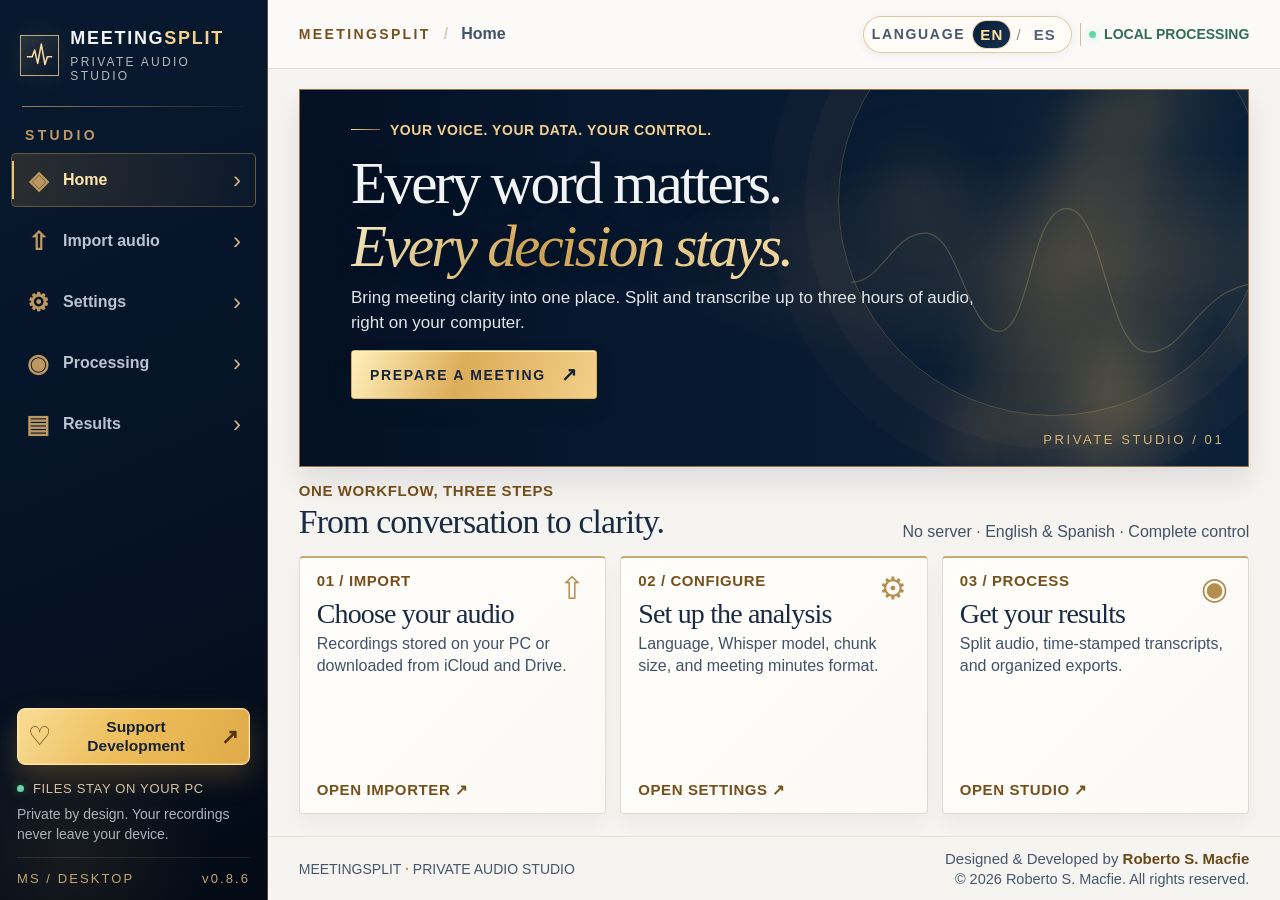
==== MEETINGSPLIT_PREVIEW_v0.8.6.html @ 86b8eda5 "docs: synchronize v0.8.6 standalone preview with final bilingual UI scripts" ====
<!doctype html>
<html lang="es">
<head>
  <meta charset="utf-8"><meta name="viewport" content="width=device-width, initial-scale=1">
  <meta name="color-scheme" content="light"><title>MeetingSplit · Estudio privado de reuniones</title>
  <style>:root{font-family:'Segoe UI Variable','Segoe UI',Arial,sans-serif;color:#14253b;background:#f1f0ec;--navy:#061327;--navy2:#0c2038;--gold:#c29346;--gold-hi:#f4d28a;--line:#e1dfd9;--cream:#faf9f5}
*{box-sizing:border-box}html,body{margin:0;width:100%;height:100%;overflow:hidden}button,select{font:inherit}button{cursor:pointer}button:focus-visible,select:focus-visible,input:focus-visible{outline:3px solid #c99845;outline-offset:3px}[hidden]{display:none!important}
.app-shell{display:grid;grid-template-columns:240px minmax(0,1fr);height:100vh;min-height:0;overflow:hidden}
.sidebar{min-height:0;display:flex;flex-direction:column;position:relative;overflow:hidden;background:linear-gradient(157deg,#08192f 0%,#061327 54%,#030a15 100%);color:#e9e8e6;border-right:1px solid rgba(220,172,93,.37)}
.sidebar:before{content:'';position:absolute;left:-80px;bottom:-100px;width:300px;height:300px;background:radial-gradient(circle,rgba(191,142,67,.11),transparent 67%);pointer-events:none}
.brand{min-height:106px;padding:27px 20px 22px;display:flex;align-items:center;gap:11px;position:relative}.brand-icon{height:41px;width:41px;display:grid;place-items:center;border:1px solid rgba(248,217,153,.75);color:#f7d89e;background:linear-gradient(140deg,rgba(247,209,140,.15),rgba(3,12,25,.12));box-shadow:0 0 25px rgba(212,157,70,.1)}.brand-icon svg{width:29px;height:29px}.brand-word strong{display:block;font-size:18px;letter-spacing:.095em;line-height:1.2;font-weight:700}.brand-word strong span{color:var(--gold-hi)}.brand-word small{display:block;font-size:12px;letter-spacing:.19em;color:#b8b8b7;margin-top:6px}.sidebar-divider{height:1px;background:linear-gradient(90deg,rgba(235,194,119,.62),rgba(235,194,119,.03));margin:0 22px}.nav-heading{color:#bd9864;font-size:14px;font-weight:700;letter-spacing:.24em;padding:28px 25px 15px;margin:0}.sidebar nav{display:flex;flex-direction:column;padding:0 11px;gap:8px}.nav-item{position:relative;width:100%;height:49px;text-align:left;border:1px solid transparent;background:transparent;color:#b9c3d2;display:flex;gap:13px;align-items:center;padding:0 14px;border-radius:5px;font-size:16px;font-weight:650;transition:background .15s,color .15s}.nav-item:hover{background:rgba(255,255,255,.045);color:#fff}.nav-item.active{color:#ffe6ab;border-color:rgba(218,174,95,.35);background:linear-gradient(90deg,rgba(185,139,65,.20),rgba(189,145,79,.03))}.nav-item.active:before{content:'';position:absolute;left:0;top:7px;bottom:7px;width:2px;background:#f0c47b}.nav-icon{font-size:25px;line-height:1;display:grid;place-items:center;width:24px;color:#bd9860}.nav-arrow{margin-left:auto;color:#d0b27c;font-size:24px;font-weight:300}.sidebar-bottom{margin-top:auto;padding:22px 23px 18px;color:#a9b5c5}.security-mark{font-size:13px;color:#d4c5a5;letter-spacing:.11em;display:flex;align-items:center;gap:9px}.green-dot{width:7px;height:7px;border-radius:50%;background:#63d7a5;display:inline-block;box-shadow:0 0 8px rgba(85,229,167,.33);flex-shrink:0}.sidebar-bottom p{font-size:14px;line-height:1.65;margin:13px 0 20px}.sidebar-identity{border-top:1px solid rgba(211,182,133,.15);padding-top:13px;display:flex;justify-content:space-between;font-size:13px;letter-spacing:.16em;color:#c1a677}
.main-shell{min-width:0;min-height:0;display:flex;flex-direction:column;background:#f5f4f0}.topbar{height:69px;min-height:69px;display:flex;align-items:center;justify-content:space-between;padding:0 clamp(23px,3vw,50px);background:#fbfaf8;border-bottom:1px solid #e0ded7;gap:12px}.page-position{display:flex;align-items:center;gap:13px;font-size:16px;font-weight:650;color:#59677a}.location-kicker{font-size:14px;letter-spacing:.17em;color:#9d753e}.crumb{color:#d9c9b1}.top-right{display:flex;align-items:center;gap:19px}.gold-separator{height:23px;width:1px;background:#d6bd90}.privacy-badge{font-size:14px;font-weight:800;letter-spacing:.11em;color:#336d57;display:flex;gap:8px;align-items:center}.version-chip{font-size:14px;letter-spacing:.12em;color:#8b93a0}#screen-container{min-width:0;min-height:0;flex:1;position:relative;overflow:hidden}.screen{display:none;overflow-y:auto;overflow-x:hidden;height:100%;padding:24px clamp(23px,3vw,50px) 22px;scrollbar-width:thin;scrollbar-color:#cab896 transparent}.screen.active-screen{display:flex;flex-direction:column;gap:20px}.bottomline{height:39px;min-height:39px;border-top:1px solid #e3e0d8;padding:0 clamp(23px,3vw,50px);color:#7e8998;display:flex;align-items:center;justify-content:space-between;gap:10px;font-size:13px;letter-spacing:.13em;white-space:nowrap}.bottomline b{color:var(--gold)}
.eyebrow{font-size:14px;font-weight:850;letter-spacing:.2em;display:flex;align-items:center;gap:10px;margin:0}.eyebrow.gold{color:#f1cf91}.eyebrow.ink{color:#a3763a}.eyebrow-line{height:1px;width:29px;background:linear-gradient(90deg,#f6da9f,#946637)}h1,h2,p{margin-top:0}h1,h2{font-family:'Bodoni MT','Bodoni Moda','Didot',Georgia,serif;font-weight:400}em{font-family:'Bodoni MT','Bodoni Moda',Didot,Georgia,serif;font-weight:400}
.cinematic{position:relative;min-height:320px;height:clamp(298px,44vh,405px);flex-shrink:0;overflow:hidden;color:#fff;background:linear-gradient(115deg,#061329,#0c1f39 63%,#142b3b);border:1px solid #94723d;box-shadow:0 15px 28px rgba(2,17,38,.1)}.scenery{position:absolute;inset:0;background:radial-gradient(ellipse at 84% 46%,rgba(236,177,92,.15),transparent 40%),linear-gradient(90deg,#041024 0%,#07182e 35%,#0a2037 100%)}.scenery:after{content:'';position:absolute;right:13%;top:0;height:100%;width:15%;background:linear-gradient(92deg,transparent,rgba(235,177,88,.16) 46%,transparent);transform:skewX(-18deg);filter:blur(19px)}.light-beam{position:absolute;right:3%;top:-20%;width:20%;height:140%;background:linear-gradient(90deg,transparent,rgba(228,175,95,.1) 49%,transparent);transform:rotate(9deg)}.glow-one,.glow-two{position:absolute;border-radius:50%;filter:blur(19px)}.glow-one{right:14%;bottom:19%;height:3px;width:3px;background:#fff2bf;box-shadow:0 0 70px 39px rgba(236,181,97,.45)}.glow-two{right:35%;top:26%;height:2px;width:2px;background:#fff;box-shadow:0 0 55px 18px rgba(220,169,92,.34)}.orbits{position:absolute;width:430px;height:430px;right:-20px;top:-104px;border:1px solid rgba(244,200,127,.22);border-radius:50%;box-shadow:0 0 0 33px rgba(220,179,121,.035),0 0 0 70px rgba(220,179,121,.024)}.wave-ribbon{position:absolute;right:-20px;top:25%;width:44%;color:#eac07e;opacity:.35}.wave-ribbon svg{display:block;width:100%;height:200px}.cinematic-copy{position:relative;z-index:1;padding:clamp(33px,4.4vh,55px) clamp(34px,4vw,67px);max-width:940px}.cinematic-copy h1{font-size:clamp(43px,4.62vw,68px);line-height:1.04;letter-spacing:-.046em;margin:24px 0 12px;text-shadow:0 4px 20px rgba(0,0,0,.28)}.cinematic-copy h1 em{background:linear-gradient(100deg,#fff4c6 0%,#e0ac57 45%,#ffe4a5 85%);background-clip:text;-webkit-background-clip:text;color:transparent}.cinematic-copy p:not(.eyebrow){color:#e2e5e7;line-height:1.72;font-size:17px;max-width:625px;margin-bottom:23px}.cinematic-mark{position:absolute;bottom:19px;right:24px;font-size:13px;letter-spacing:.2em;color:#d4b478}.gold-button{display:inline-flex;justify-content:center;align-items:center;gap:15px;min-height:44px;padding:12px 18px;border:1px solid #ddac57;background:linear-gradient(110deg,#fff0ba,#dcad59 45%,#f2cf89 100%);color:#11233a;font-size:14px;font-weight:900;letter-spacing:.12em;border-radius:3px;box-shadow:inset 0 1px 0 #fff8d9,0 9px 20px rgba(13,28,47,.13);transition:filter .15s,transform .15s}.gold-button:hover{filter:brightness(1.06);transform:translateY(-1px)}.gold-button span{font-size:19px}.home-section-heading{display:flex;align-items:end;justify-content:space-between;gap:20px}.home-section-heading h2{font-size:clamp(29px,2.64vw,39px);margin:8px 0 0;letter-spacing:-.025em}.home-section-heading>span{font-size:15px;color:#687585}.steps-grid{display:grid;grid-template-columns:repeat(3,minmax(0,1fr));gap:14px;flex:1;min-height:0}.step-card{text-align:left;position:relative;display:flex;flex-direction:column;min-height:166px;padding:19px 22px 17px;background:linear-gradient(135deg,#fffefa,#faf9f6);border:1px solid #dedbd3;border-top:2px solid #c8aa72;border-radius:4px;box-shadow:0 10px 20px rgba(9,31,52,.04);transition:transform .15s,border-color .15s}.step-card:hover{transform:translateY(-2px);border-color:#c3a370}.step-number{font-size:13px;letter-spacing:.17em;font-weight:800;color:#a27d4d}.step-icon{position:absolute;right:20px;top:12px;color:#b58d4d;font-size:31px}.step-card strong{font-family:'Bodoni MT',Georgia,serif;font-size:28px;font-weight:500;letter-spacing:-.03em;margin-top:17px}.step-card small{font-size:15px;color:#637081;line-height:1.6;margin-top:4px}.step-link{font-size:13px;color:#97703a;letter-spacing:.1em;font-weight:800;margin-top:auto;padding-top:14px}
.screen-intro{display:flex;justify-content:space-between;align-items:center;gap:20px;min-height:107px;flex-shrink:0}.screen-intro h1{margin:8px 0 6px;font-size:clamp(40px,3.96vw,56px);letter-spacing:-.045em}.screen-intro h1 em{color:#a77c40}.screen-intro p:not(.eyebrow){margin:0;font-size:16px;color:#667386}.step-count{font-size:14px;letter-spacing:.15em;color:#9c7e4d;border:1px solid #dacbb0;padding:12px 14px;white-space:nowrap}.two-cols{display:grid;grid-template-columns:minmax(0,1.15fr) minmax(330px,.85fr);gap:20px;flex:1;min-height:0}.surface-card{background:linear-gradient(136deg,#fffefa,#fcfbf8);border:1px solid #dfddd6;border-radius:6px;box-shadow:0 12px 25px rgba(12,25,47,.045)}.card-caption{padding:17px 23px 13px;display:flex;justify-content:space-between;align-items:center;border-bottom:1px solid #e9e5dd;font-weight:900;color:#6c788a;letter-spacing:.16em;font-size:14px}.card-caption span{color:#ae874e}.card-caption.light{border-bottom-color:rgba(238,201,149,.2);color:#d8c59e}.drop-zone{height:calc(100% - 148px);min-height:250px;width:calc(100% - 46px);margin:22px 23px;display:flex;align-items:center;justify-content:center;flex-direction:column;gap:8px;background:radial-gradient(ellipse at center -25%,rgba(207,160,91,.12),transparent 66%),#faf7f0;border:1px dashed #bda06f;border-radius:5px}.drop-zone:hover{background:#fff8e8}.upload-symbol{width:64px;height:64px;display:grid;place-items:center;border:1px solid #d8c6a7;border-radius:50%;font-size:44px;font-weight:200;color:#a47a3e}.drop-zone strong{font-size:28px;font-family:'Bodoni MT',Georgia,serif;color:#263952;white-space:nowrap;max-width:80%;overflow:hidden;text-overflow:ellipsis}.drop-zone small{font-size:15px;color:#8490a0;max-width:92%;text-overflow:ellipsis;overflow:hidden}.outline-cta{padding:11px 16px;display:inline-flex;justify-content:center;align-items:center;background:transparent;border:1px solid #bd9b65;color:#97713b;font-weight:800;font-size:14px;letter-spacing:.11em;border-radius:2px;min-height:41px;margin-top:7px}.folder-row{border-top:1px solid #e7e3dc;display:flex;justify-content:space-between;align-items:center;gap:12px;padding:11px 23px}.field-label{display:block;font-size:14px;font-weight:800;letter-spacing:.105em;color:#748094;margin:0}.folder-text{font-size:16px;color:#243d58;margin:7px 0 0;max-width:390px;overflow:hidden;white-space:nowrap;text-overflow:ellipsis}.text-button{padding:9px 0;border:0;border-bottom:1px solid #ba985d;color:#916a39;background:transparent;font-size:14px;letter-spacing:.1em;font-weight:850;flex-shrink:0}.import-info{display:flex;flex-direction:column;gap:15px;min-height:0}.dark-card{background:linear-gradient(152deg,#0c2440,#051528 72%,#020b17);color:#fff;border:1px solid #bd995f;border-radius:6px;box-shadow:0 13px 25px rgba(0,14,33,.12)}.import-info .dark-card{flex:1}.import-info .dark-card h2{font-size:clamp(41px,3.74vw,55px);margin:30px 24px 12px;line-height:1.09}.dark-card h2 em{color:#f3cf87}.import-info .dark-card>p{font-size:16px;line-height:1.75;color:#c7d3dd;margin:0 24px 22px}.info-rule{border-top:1px solid rgba(244,213,152,.16);color:#e2c58e;padding:12px 24px;letter-spacing:.11em;font-size:14px}.next-button{width:100%;flex-shrink:0}
.compact-intro{min-height:90px}.settings-grid{display:grid;grid-template-columns:1fr 1fr;gap:18px;flex:1;min-height:0}.settings-card{display:flex;flex-direction:column;min-width:0;overflow-y:auto}.fields{padding:17px 22px 11px;display:grid;grid-template-columns:1fr 1fr;column-gap:15px;row-gap:16px}.fields label{display:flex;flex-direction:column;gap:7px;min-width:0}.fields select{width:100%;min-width:0;height:40px;padding:0 11px;background:#f7f7f4;border:1px solid #d7dbdf;color:#293e59;border-radius:3px;font-size:16px;font-weight:650}.ai-notice{margin:2px 22px 10px;padding:9px 11px;background:#f8f1e4;border-left:2px solid #c69e60;display:flex;gap:10px;color:#756444;line-height:1.45;font-size:14.5px}.info-symbol{font:italic 16px Georgia,serif;color:#916b37}.checkbox-row{padding:7px 22px;display:flex;gap:10px;align-items:flex-start;cursor:pointer}.checkbox-row input{accent-color:#b89150;width:17px;height:17px;margin:3px 0 0;flex-shrink:0}.checkbox-row b{font-size:15px;color:#293a50;display:block}.checkbox-row small{display:block;font-size:14px;color:#7b8794;margin-top:4px}.settings-footer{display:flex;justify-content:space-between;align-items:center;gap:18px;flex-shrink:0}.settings-footer>span{font-size:14px;color:#647388}
.process-layout{grid-template-columns:minmax(0,1fr) minmax(330px,.86fr)}.processing-stage{display:flex;flex-direction:column;min-height:0}.waveform{margin:20px 24px 16px;min-height:100px;flex:1;max-height:180px;overflow:hidden;border-bottom:1px solid rgba(233,193,131,.19)}.waveform svg{width:100%;height:100%}.processing-stage h2{font-size:clamp(39px,3.74vw,55px);line-height:1.08;margin:4px 24px 13px}.processing-stage p{font-size:16px;line-height:1.7;color:#c3d0dd;max-width:550px;margin:0 24px 23px}.stage-features{margin-top:auto;display:flex;flex-wrap:wrap;gap:10px;padding:20px 23px;border-top:1px solid rgba(236,205,153,.18)}.stage-features span{font-size:13px;letter-spacing:.07em;color:#e3c188}.run-card{padding-bottom:19px;display:flex;flex-direction:column}.state-label{margin:31px 23px 0;letter-spacing:.12em;font-size:15px;color:#a37b42;font-weight:850}.progress-track{height:8px;margin:14px 23px 0;background:#e9e6df;border-radius:9px;overflow:hidden}.progress-track span{height:100%;width:0%;display:block;background:linear-gradient(90deg,#aa7a37,#f1c47b);transition:width .2s}.run-card #job-status{font-size:16px;line-height:1.75;color:#627185;min-height:65px;margin:20px 23px 20px}.full{margin:0 23px 10px}.cancel-button{height:42px;border:1px solid #b29065;background:#fcf5e7;color:#805a36;font-size:14px;font-weight:800;letter-spacing:.08em}.gold-button:disabled{opacity:.52;cursor:wait}.run-note{margin:auto 23px 0;border-top:1px solid #e5e2da;padding-top:17px;color:#788594;font-size:15px;line-height:1.7}.results-layout{flex:1;min-height:0;display:flex;align-items:center;justify-content:center;flex-direction:column;text-align:center;padding:24px}.result-emblem{font:60px Georgia,serif;color:#c29d62}.result-eyebrow{font-size:14px;font-weight:850;letter-spacing:.13em;color:#a38050;margin:10px 0 13px}.results-layout h2{font-size:clamp(38px,4.4vw,57px);margin:0 0 13px;line-height:1.05}.results-layout h2 em{color:#b38a50}.results-layout>p{max-width:480px;font-size:16px;color:#69768a;line-height:1.8}.results-path{margin:14px;max-width:min(650px,100%);padding:13px 16px;border:1px solid #ded1ba;background:#faf6ed;word-break:break-all;font-size:16px;color:#284159}.results-layout #results-open-folder{margin:11px 0}.results-layout #results-new{margin:15px 0}
@media(max-width:1190px){.app-shell{grid-template-columns:210px minmax(0,1fr)}.brand{padding-inline:14px}.brand-word strong{font-size:16px}.fields{column-gap:9px;padding-inline:15px}.fields select{font-size:15px}.ai-notice{margin-inline:15px}.checkbox-row{padding-inline:15px}.cinematic-copy h1{font-size:clamp(40px,4.4vw,56px)}.privacy-badge{font-size:13px}}
@media(max-width:1000px){.app-shell{grid-template-columns:75px minmax(0,1fr)}.brand{justify-content:center}.brand-word,.nav-heading,.sidebar-bottom p,.security-mark,.sidebar-identity,.nav-item span:not(.nav-icon){display:none}.nav-item{justify-content:center;padding:0}.nav-icon{font-size:26px}.sidebar-bottom{height:70px}.steps-grid{gap:9px}.step-card{padding:16px 13px}.step-card strong{font-size:24px}.two-cols{grid-template-columns:1fr 1fr}.screen-intro h1{font-size:42px}}
@media(max-width:760px){.topbar{height:57px;min-height:57px}.version-chip,.gold-separator,.bottomline span:last-child{display:none}.screen{padding:19px}.screen.active-screen{gap:14px}.two-cols,.settings-grid{grid-template-columns:1fr}.screen{overflow-y:auto}.cinematic{height:auto;min-height:360px}.cinematic-copy{padding:30px}.cinematic-copy h1{font-size:41px}.home-section-heading>span{display:none}.steps-grid{grid-template-columns:1fr}.step-card{min-height:125px}.settings-grid{flex:none}.settings-card{overflow:visible}.import-info .dark-card{min-height:350px}.processing-stage{min-height:330px}.run-card{min-height:340px}}
@media(max-height:720px) and (min-width:761px){.screen{gap:12px!important;padding-block:15px}.cinematic{height:clamp(245px,41vh,300px);min-height:245px}.cinematic-copy{padding-top:28px}.cinematic-copy h1{font-size:47px;margin:14px 0 8px}.cinematic-copy p:not(.eyebrow){margin-bottom:14px}.home-section-heading h2{font-size:30px}.step-card{min-height:135px}.screen-intro{min-height:82px}.compact-intro{min-height:70px}.settings-grid{gap:12px}.card-caption{padding:11px 16px}.fields{padding-top:10px;row-gap:10px}.fields select{height:34px}.ai-notice{padding-block:6px;margin-bottom:4px}.checkbox-row{padding-block:4px}.processing-stage h2{font-size:43px}}
@media(prefers-reduced-motion:reduce){*,*:before,*:after{animation:none!important;transition:none!important}}

/* Files are listed only after a completed native job, not fabricated in preview. */
.result-files{display:flex;justify-content:center;flex-wrap:wrap;gap:7px;max-width:680px;margin:6px 0 8px}
.result-file{background:#fff;border:1px solid #d0bb95;padding:9px 12px;border-radius:3px;color:#85602b;font-size:14px;font-weight:750}
.result-file:hover{background:#f6e9d0}

/* v0.6 Persistent language switcher and author credit — independent screens */
.top-right{display:flex;align-items:center;gap:clamp(6px,1.2vw,17px)}
.ui-language-control{display:inline-flex;align-items:center;flex-shrink:0;gap:6px;border:1px solid rgba(202,164,100,.58);border-radius:999px;padding:4px 8px;background:rgba(255,253,247,.83);box-shadow:0 2px 11px rgba(9,18,35,.06)}
.language-label{font-size:14px;font-weight:800;letter-spacing:.12em;color:#48596b;margin-right:2px}
.ui-lang-btn{min-width:29px;min-height:27px;border:0;border-radius:30px;padding:4px 7px;background:transparent;color:#526275;font-size:15px;font-weight:800;letter-spacing:.08em;transition:background .15s ease,color .15s ease}
.ui-lang-btn.selected{background:linear-gradient(125deg,#082039,#142f4e);color:#ffe2a0;box-shadow:0 0 0 1px rgba(184,133,58,.35)}
.lang-rule{color:#9a8c74;font-size:15px}
.developer-signature{font-size:15px;white-space:nowrap;letter-spacing:.02em;color:#677483}
.developer-signature a{color:#9a7035;text-decoration:none;font-weight:700;border-bottom:1px solid rgba(154,112,53,.45)}
.developer-signature a:is(:hover,:focus-visible){color:#614210;border-bottom-color:currentColor}
@media(max-width:1200px){.language-label{display:none}.top-right{gap:7px}.ui-language-control{padding:3px 5px}.version-chip{display:none}}
@media(max-width:960px){.privacy-badge{display:none}.developer-signature{font-size:14px}}
@media(prefers-reduced-motion:reduce){.ui-lang-btn{transition:none}}

/* Rights notice beneath developer signature; always visible on every view. */
.bottomline{min-height:55px;height:55px}
.credit-stack{display:flex;flex-direction:column;align-items:flex-end;justify-content:center;gap:3px;min-width:0}
.copyright-line{font-size:14px;line-height:1.12;letter-spacing:.025em;color:#808896;white-space:nowrap}
@media(max-width:760px){.bottomline .copyright-line{display:block}.bottomline .developer-signature{display:inline}.credit-stack{max-width:75%;text-align:right}.copyright-line{font-size:13px}}
@media(max-width:450px){.bottomline{gap:4px;padding-inline:9px;font-size:11px}.developer-signature{font-size:13px}.copyright-line{font-size:12px}}

/* v0.8 — Luxury, nonintrusive voluntary PayPal support link. No external SDK in the desktop renderer. */
.sidebar-support{width:100%;min-height:42px;display:flex;align-items:center;justify-content:center;gap:9px;margin:0 0 18px;border:1px solid rgba(239,193,110,.64);border-radius:4px;color:#fae3b3;background:linear-gradient(110deg,rgba(203,156,74,.15),rgba(7,24,44,.65));font-size:15px;font-weight:700;letter-spacing:.018em;transition:border-color .15s,background .15s}
.sidebar-support:hover,.sidebar-support:focus-visible{background:linear-gradient(110deg,rgba(203,156,74,.31),rgba(11,32,55,.75));border-color:#ffe1a1}
.support-heart{color:#f7c984;font:23px/1 Georgia,serif}
.support-arrow{color:#dfba76;font-size:19px;margin-left:auto}
@media(max-width:1000px){.sidebar-support{width:47px;height:46px;min-height:46px;margin:0 auto 5px;padding:0}.sidebar-support>span:not(.support-heart){display:none}.sidebar-bottom{height:auto;min-height:70px;padding:10px 13px 13px}}
@media(prefers-reduced-motion:reduce){.sidebar-support{transition:none}}


/* v0.8.1 — Readability pass across all FIVE individual screens.
   WCAG AA text contrast on cream/white surfaces, while preserving
   approved deep-navy / cinematic gold components. Desktop & preview share
   these exact tokens: no pale labels on light panels. */
:root {
  --light-ink: #192b42;
  --light-secondary: #425268;
  --light-muted: #4e5d70;
  --light-gold: #77501b;
}
/* Explicit foreground color in bright cards; do not inherit decorative gold/white. */
.main-shell, .surface-card, .step-card, .results-layout, .settings-card, .run-card {
  color: var(--light-ink);
}
/* Supporting copy on off-white surfaces */
.page-position, .home-section-heading>span,
.step-card small, .screen-intro p:not(.eyebrow),
.drop-zone small, .folder-text, .settings-footer>span,
.run-card #job-status, .run-note, .results-layout>p,
.checkbox-row small, .ai-notice, .card-caption {
  color: var(--light-secondary);
}
/* Captions and tiny metadata must still read clearly against white. */
.location-kicker, .eyebrow.ink, .step-number, .step-link,
.step-count, .card-caption span, .field-label, .text-button,
.result-eyebrow, .outline-cta, .state-label,
.result-file, .results-layout h2 em, .screen-intro h1 em {
  color: var(--light-gold);
}
.card-caption, .field-label, .step-number, .step-link, .step-count,
.result-eyebrow, .state-label, .eyebrow.ink, .outline-cta,
.text-button {font-size: 15px;}
.card-caption {letter-spacing:.105em;}
.field-label {letter-spacing:.055em;}
.step-card small, .screen-intro p:not(.eyebrow), .drop-zone small,
.run-card #job-status, .results-layout>p, .checkbox-row small,
.settings-footer>span, .run-note {font-size: 16px;}
.home-section-heading>span {font-size: 16px;}
.fields select, .checkbox-row b {font-size: 16px;color:var(--light-ink);}
.fields select {background:#fff;border-color:#c1c9d2;}
.ai-notice {font-size:15.5px;color:#58472b;}
.drop-zone small {color:var(--light-secondary);}
.version-chip {color:#546175;}
/* Brand credit remains ALWAYS legible beneath every screen */
.bottomline, .copyright-line, .developer-signature {
  color:#46566c;
}
.bottomline {font-size:14px;letter-spacing:.045em;}
.copyright-line {font-size:14.5px;}
.developer-signature {font-size:15px;}
.developer-signature a {color:#76501f;}
/* Dark surfaces keep intentional light type and gold lettering. */
.sidebar, .cinematic, .dark-card, .processing-stage {color:#f2f3f4;}
.dark-card .card-caption.light,
.processing-stage .card-caption.light {color:#e9d7b4;}
.dark-card .card-caption.light span,
.processing-stage .card-caption.light span {color:#f5d08a;}
/* Distinctive action text now meets contrast on pale gold. */
.gold-button {color:#172338;}
@media(max-width:760px) {
  .bottomline {font-size:13px;}
  .developer-signature {font-size:14px;}
  .copyright-line {font-size:13px;}
}

/* v0.8.3 — Premium, accessible PayPal CTA, click goes straight to PayPal NCP. */
.sidebar-support {
  display:flex;align-items:center;justify-content:center;gap:8px;
  width:100%;min-height:54px;margin:0 0 16px;padding:9px 12px;
  border:1px solid #ffe5ab;border-radius:8px;
  background:linear-gradient(115deg,#f9dd95 0%,#edbd59 49%,#dfaa49 100%);
  box-shadow:0 0 0 1px rgba(255,248,207,.2) inset,0 12px 28px rgba(215,154,58,.26);
  color:#132033;text-decoration:none;font-size:15.5px;font-weight:900;
  letter-spacing:.035em;line-height:1.3;text-align:center;
  transition:transform .16s ease, box-shadow .16s ease, filter .16s ease;
}
.sidebar-support:is(:hover,:focus-visible){color:#0c1c30;background:linear-gradient(115deg,#fff2c4 0%,#f5cb78 52%,#e7b85b 100%);filter:brightness(1.02);transform:translateY(-2px);box-shadow:0 16px 30px rgba(227,170,66,.3)}
.sidebar-support:focus-visible{outline:3px solid #fff4d7;outline-offset:3px}
.sidebar-support .support-heart{color:#6c3e10;font-size:26px;line-height:1;flex:0 0 auto}
.sidebar-support .support-arrow{color:#513511;font-size:21px;flex:0 0 auto;margin-left:auto}
#developer-name{font-weight:700;color:#694719;text-decoration:none;cursor:default}
@media(max-width:1000px){.sidebar-support{width:48px;min-height:48px;height:48px;padding:0;margin:0 auto 8px;border-radius:8px}.sidebar-support>span:not(.support-heart){display:none}}
@media(prefers-reduced-motion:reduce){.sidebar-support{transition:none}.sidebar-support:is(:hover,:focus-visible){transform:none}}

/* v0.8.5 visible processing feedback; avoid repeated clicking during startup */
#start-job.processing {opacity:1!important;cursor:progress;background:linear-gradient(105deg,#f9dc9b,#c8913a,#f9dc9b);color:#10243b;border:1px solid #966c31;box-shadow:0 0 0 2px rgba(189,143,71,.24);}
#start-job.processing .processing-spinner {display:inline-block;width:13px;height:13px;border:2px solid rgba(16,36,59,.27);border-top-color:#122e4b;border-radius:50%;vertical-align:-2px;margin-right:8px;animation:ms-wait .85s linear infinite;}
@keyframes ms-wait {to{transform:rotate(360deg)}}
.job-elapsed {font-size:15px;color:#344d66;line-height:1.65;padding:0 23px 5px;margin:0;min-height:16px;}
@media(prefers-reduced-motion:reduce){#start-job.processing .processing-spinner{animation:none}}

/* v0.8.6 — user-approved TWO-step typography increase.
   Applies to all five pages, both languages, including settings, toolbar,
   status, actions, footers and compact captions. Do NOT use CSS zoom.
   Each page can scroll internally when the viewport is shorter; the app itself
   always maintains independent, non-stacked screens. */
:root {font-size:16px;}
.app-shell{grid-template-columns:268px minmax(0,1fr);}
.sidebar nav{gap:7px;}
.nav-item{min-height:54px;height:auto;padding-block:10px;line-height:1.25;}
.nav-heading{padding-top:20px;padding-bottom:10px;}
.sidebar-bottom{padding:15px 17px 14px;}
.sidebar-bottom p{margin:9px 0 12px;line-height:1.42;}
.sidebar-support{min-height:57px;line-height:1.2;letter-spacing:0;gap:6px;padding:8px 10px;}
.security-mark{letter-spacing:.05em;}
.topbar{padding-inline:clamp(18px,2.4vw,40px);}
.top-right{gap:8px;}
#screen-container .screen{padding:20px clamp(18px,2.4vw,40px) 22px;}
.screen.active-screen{gap:15px;}
.bottomline{padding-inline:clamp(18px,2.4vw,40px);min-height:64px;height:64px;}
.credit-stack{gap:4px;}
.bottomline,.copyright-line,.developer-signature{letter-spacing:0;}
.card-caption,.eyebrow,.field-label,.state-label,.step-number,.step-link,.step-count,.result-eyebrow,.text-button,.outline-cta{letter-spacing:.04em;}
.card-caption{padding:12px 17px 10px;}
.fields{padding:12px 17px 14px;column-gap:12px;row-gap:12px;}
.fields select{min-height:43px;height:auto;padding:8px 10px;line-height:1.2;white-space:normal;}
.fields label{gap:6px;}
.ai-notice{line-height:1.52;}
.checkbox-row small{line-height:1.5;}
.cinematic-copy{padding-block:clamp(23px,3.5vh,42px);}
.cinematic-copy h1{margin:14px 0 8px;line-height:1.07;}
.cinematic-copy p:not(.eyebrow){line-height:1.45;margin-bottom:15px;}
.home-section-heading h2{margin-top:5px;line-height:1.08;}
.step-card{padding:14px 17px 14px;}
.step-card strong{line-height:1.08;margin-top:10px;}
.step-card small{line-height:1.38;}
.step-link{padding-top:8px;}
.screen-intro{min-height:92px;}
.screen-intro h1{margin:5px 0;line-height:1.05;}
.screen-intro p:not(.eyebrow){line-height:1.35;}
.drop-zone{min-height:220px;}
.drop-zone strong{white-space:normal;overflow-wrap:anywhere;line-height:1.18;}
.folder-row{padding:10px 17px;}
.folder-text{line-height:1.35;}
.run-card #job-status{line-height:1.5;min-height:60px;margin-top:12px;margin-bottom:12px;overflow-wrap:anywhere;}
.run-note{line-height:1.42;}
.job-elapsed{line-height:1.5;min-height:22px;}
.processing-stage p{line-height:1.5;}
.results-layout>p{line-height:1.5;}
@media(min-width:1001px) and (max-width:1400px){
  .topbar{gap:8px;}
  .privacy-badge{letter-spacing:0;}
  .version-chip{display:none;}
  .settings-grid{gap:12px;}
  .fields{grid-template-columns:minmax(0,1fr);row-gap:10px;}
  .settings-card{overflow-y:auto;}
  .fields label{gap:4px;}
  .fields select{min-height:38px;padding:5px 9px;}
  .cinematic{height:clamp(300px,42vh,405px);}
}
@media(max-height:820px) and (min-width:1001px){
  .cinematic{min-height:275px;height:clamp(275px,39vh,340px);}
  .settings-card{min-height:0;}
  .fields{row-gap:9px;}
  .settings-footer{align-items:center;}
  .sidebar-bottom{padding-bottom:10px;}
}
@media(max-width:1190px){.app-shell{grid-template-columns:230px minmax(0,1fr);}}
@media(max-width:1000px){
  .app-shell{grid-template-columns:80px minmax(0,1fr);}
  .sidebar-bottom{padding:9px 10px;}
  .sidebar-support{width:54px;height:54px;min-height:54px;margin-inline:auto;}
  .topbar{padding-inline:16px;}
  .screen.active-screen{gap:13px;}
}
@media(max-width:760px){
  .settings-grid,.two-cols{grid-template-columns:1fr;}
  .settings-card{overflow:visible;}
  .fields{grid-template-columns:1fr;}
  .bottomline{min-height:70px;height:70px;gap:8px;white-space:normal;}
  .copyright-line,.developer-signature{white-space:normal;}
  .bottomline span:first-child{display:none;}
  .credit-stack{max-width:100%;}
}
/* v0.8.6 visual QA adjustment: the full hero CTA must remain within its panel,
   and all settings need to be reachable without clipping at 1366x768. */
@media (min-width:1001px) and (max-height:820px){
  .cinematic{min-height:322px;height:clamp(322px,43vh,355px);}
  .cinematic-copy{padding-top:21px;padding-bottom:15px;}
  .settings-grid{gap:12px;}
  .settings-card{overflow:visible;}
  .settings-grid{flex:0 0 auto;align-items:stretch;}
  .fields{grid-template-columns:1fr;row-gap:4px;padding:8px 16px 10px;}
  .fields label{gap:3px;}
  .fields select{height:35px;min-height:35px;padding:3px 9px;}
  .card-caption{padding-block:9px;}
  .ai-notice{padding-block:5px;margin-bottom:5px;}
  .checkbox-row{padding-block:3px;}
  .screen-intro{min-height:82px;}
}
@media(min-width:1401px) and (max-width:1750px){
  /* Native select text must not be cropped across two narrow columns. */
  .settings-card:nth-child(2) .fields label:nth-child(3){grid-column:1 / -1;}
}
@media(min-width:1001px) and (max-height:820px){
  .fields{row-gap:2px;padding:6px 16px;}
  .fields label{gap:1px;}
  .fields select{min-height:32px;height:32px;padding:1px 9px;}
  .screen.active-screen{gap:12px;}
}
</style>
</head>
<body>
<div class="app-shell">
  <aside class="sidebar" aria-label="Navegación principal">
    <div class="brand" aria-label="MeetingSplit">
      <div class="brand-icon" aria-hidden="true"><svg viewBox="0 0 48 48"><path d="M4 26h8l4-11 5 22 6-32 6 34 4-13h7" stroke="currentColor" stroke-width="2.6" fill="none" stroke-linecap="round" stroke-linejoin="round" /></svg></div>
      <div class="brand-word"><strong>MEETING<span>SPLIT</span></strong><small>PRIVATE AUDIO STUDIO</small></div>
    </div>
    <div class="sidebar-divider"></div>
    <p class="nav-heading">ESTUDIO</p>
    <nav id="primary-navigation" aria-label="Pantallas">
      <button class="nav-item active" type="button" data-go="home" aria-current="page"><span class="nav-icon">◈</span><span>Inicio</span><span class="nav-arrow">›</span></button>
      <button class="nav-item" type="button" data-go="import"><span class="nav-icon">⇧</span><span>Importar audio</span><span class="nav-arrow">›</span></button>
      <button class="nav-item" type="button" data-go="settings"><span class="nav-icon">⚙</span><span>Configuración</span><span class="nav-arrow">›</span></button>
      <button class="nav-item" type="button" data-go="process"><span class="nav-icon">◉</span><span>Procesamiento</span><span class="nav-arrow">›</span></button>
      <button class="nav-item" type="button" data-go="results"><span class="nav-icon">▤</span><span>Resultados</span><span class="nav-arrow">›</span></button>
    </nav>
    <div class="sidebar-bottom">
      <a class="sidebar-support" id="support-development" href="https://www.paypal.com/ncp/payment/XPUK3HVHJW8KE" target="_blank" rel="noopener noreferrer" aria-label="Support MeetingSplit Development" title="Open secure PayPal contribution page">
        <span class="support-heart" aria-hidden="true">♡</span><span>Apoyar el desarrollo</span><span class="support-arrow" aria-hidden="true">↗</span>
      </a>
      <div class="security-mark"><span class="green-dot"></span><span>ARCHIVOS EN TU EQUIPO</span></div>
      <p>Privacidad por diseño. Tus grabaciones no se envían a servidores.</p>
      <div class="sidebar-identity"><span>MS / DESKTOP</span><span>v0.8.6</span></div>
    </div>
  </aside>
  <div class="main-shell">
    <header class="topbar">
      <div class="page-position"><span class="location-kicker">MEETINGSPLIT</span><span class="crumb">/</span><span id="page-crumb">Inicio</span></div>
      <div class="top-right"><div class="ui-language-control" role="group" aria-label="Interface language" id="ui-language-control">
        <span class="language-label" id="language-label">LANGUAGE</span><button type="button" class="ui-lang-btn selected" id="lang-en" data-locale="en" aria-pressed="true" lang="en">EN</button><span class="lang-rule" aria-hidden="true">/</span><button type="button" class="ui-lang-btn" id="lang-es" data-locale="es" aria-pressed="false" lang="es">ES</button>
      </div><span class="gold-separator"></span><span class="privacy-badge"><span class="green-dot"></span> PROCESAMIENTO LOCAL</span><span class="version-chip">EDICIÓN PRIVADA · v0.8.6</span></div>
    </header>
    <main id="screen-container" tabindex="-1">
      <!-- One individual view is present at a time; navigation never stacks pages vertically. -->
      <section class="screen home-screen active-screen" id="view-home" data-view="home" aria-labelledby="home-title">
        <div class="cinematic">
          <div class="scenery" aria-hidden="true"><div class="light-beam"></div><div class="glow-one"></div><div class="glow-two"></div><div class="orbits"></div><div class="wave-ribbon"><svg viewBox="0 0 460 220" preserveAspectRatio="none"><path d="M0 108C35 108 45 54 82 54s46 108 81 108 34-135 75-135 44 158 90 158 53-77 132-77" fill="none" stroke="currentColor" stroke-width="1.3" opacity=".7"/></svg></div></div>
          <div class="cinematic-copy"><p class="eyebrow gold"><span class="eyebrow-line"></span> TU VOZ. TU INFORMACIÓN. TU CONTROL.</p>
            <h1 id="home-title">Cada palabra cuenta.<br><em>Cada decisión permanece.</em></h1>
            <p>Reúne la claridad de tus reuniones en un solo lugar. Divide y transcribe hasta tres horas de audio, sin abandonar tu computadora.</p>
            <button type="button" class="gold-button lead-cta" data-go="import">PREPARAR UNA REUNIÓN <span>↗</span></button>
          </div><span class="cinematic-mark">ESTUDIO PRIVADO / 01</span>
        </div>
        <div class="home-section-heading"><div><p class="eyebrow ink">UN FLUJO, TRES PASOS</p><h2>De la conversación a la claridad.</h2></div><span>Sin servidor · Español e inglés · Control total</span></div>
        <div class="steps-grid">
          <button type="button" class="step-card" data-go="import"><span class="step-number">01 / IMPORTAR</span><span class="step-icon">⇧</span><strong>Selecciona el audio</strong><small>Reuniones almacenadas en tu equipo o descargadas de iCloud y Drive.</small><span class="step-link">ABRIR IMPORTADOR ↗</span></button>
          <button type="button" class="step-card" data-go="settings"><span class="step-number">02 / CONFIGURAR</span><span class="step-icon">⚙</span><strong>Define el análisis</strong><small>Idioma, modelo Whisper, tamaño de fragmentos y formato de minuta.</small><span class="step-link">VER CONFIGURACIÓN ↗</span></button>
          <button type="button" class="step-card" data-go="process"><span class="step-number">03 / PROCESAR</span><span class="step-icon">◉</span><strong>Obtén resultados</strong><small>Audios divididos, transcripción con tiempos y exportaciones organizadas.</small><span class="step-link">IR AL ESTUDIO ↗</span></button>
        </div>
      </section>
      <section class="screen" id="view-import" data-view="import" aria-labelledby="import-title" hidden>
        <div class="screen-intro"><div><p class="eyebrow ink">01 / ORIGEN DE LA REUNIÓN</p><h1 id="import-title">Importar <em>grabación.</em></h1><p>Tu audio original permanece intacto. Selecciona un archivo local para comenzar.</p></div><span class="step-count">PASO 01 — 03</span></div>
        <div class="two-cols import-layout">
          <div class="surface-card import-box"><div class="card-caption">GRABACIÓN DE ORIGEN <span>01</span></div>
            <button type="button" class="drop-zone" id="choose-file"><span class="upload-symbol">⇧</span><strong id="file-title">Seleccionar grabación</strong><small id="file-sub">MP3 · M4A · WAV · AAC · FLAC · OGG</small><span class="outline-cta">EXPLORAR ARCHIVOS ↗</span></button>
            <div class="folder-row"><div><p class="field-label">CARPETA DE DATOS Y RESULTADOS</p><p id="folder-display" class="folder-text">Pendiente: elegir carpeta local</p></div><button type="button" id="choose-output" class="text-button">CAMBIAR ↗</button></div>
          </div>
          <div class="import-info"><div class="dark-card"><span class="card-caption light">PRIVACIDAD ESENCIAL <span>✦</span></span><h2>El audio sigue<br><em>siendo tuyo.</em></h2><p>Los cortes y la transcripción funcionan en tu equipo, sin entregar la grabación a terceros. Los archivos importados desde la nube deben estar descargados.</p><div class="info-rule">ARCHIVO ORIGINAL SIN MODIFICAR</div><div class="info-rule">DESTINO LOCAL ELEGIDO POR TI</div><div class="info-rule">HASTA 3 HORAS POR REUNIÓN</div></div>
            <button type="button" class="gold-button next-button" data-go="settings">CONTINUAR A CONFIGURACIÓN <span>↗</span></button></div>
        </div>
      </section>
      <section class="screen" id="view-settings" data-view="settings" aria-labelledby="settings-title" hidden>
        <div class="screen-intro compact-intro"><div><p class="eyebrow ink">02 / AJUSTES DEL ANÁLISIS</p><h1 id="settings-title">Configura <em>tu reunión.</em></h1><p>Cada ajuste se aplica únicamente en tu computadora.</p></div><span class="step-count">PASO 02 — 03</span></div>
        <div class="settings-grid">
          <div class="surface-card settings-card"><div class="card-caption">AUDIO Y TRANSCRIPCIÓN <span>01</span></div><div class="fields">
            <label><span class="field-label">ACCIÓN PRINCIPAL</span><select id="action"><option value="both">Dividir + Transcribir</option><option value="transcribe">Solo transcribir</option><option value="split">Solo dividir</option></select></label>
            <label><span class="field-label">IDIOMA DE AUDIO</span><select id="input-language"><option value="auto">Automático · Español + Inglés</option><option value="es">Español</option><option value="en">Inglés</option></select></label>
            <label><span class="field-label">FRAGMENTOS MÁXIMOS</span><select id="minutes"><option value="5">5 minutos</option><option value="10">10 minutos</option><option value="15">15 minutos</option><option value="20">20 minutos</option></select></label>
            <label><span class="field-label">SOLAPAMIENTO</span><select id="overlap"><option value="20">20 segundos</option><option value="10">10 segundos</option><option value="30">30 segundos</option></select></label>
            <label><span class="field-label">FORMATO DE SALIDA</span><select id="format"><option value="mp3">MP3 · Compacto</option><option value="m4a">M4A · AAC</option><option value="wav">WAV · Sin comprimir</option></select></label>
            <label><span class="field-label">MODELO DE VOZ</span><select id="model"><option value="small">Small · Económico</option><option value="medium" selected>Medium · Equilibrado</option><option value="large-v3">Large-v3 · Alta precisión</option></select></label>
          </div></div>
          <div class="surface-card settings-card"><div class="card-caption">MINUTAS E INTELIGENCIA ARTIFICIAL <span>02</span></div><div class="fields">
            <label><span class="field-label">PLATAFORMA DE PREFERENCIA</span><select id="provider"><option value="chatgpt">ChatGPT</option><option value="gemini">Gemini</option></select></label>
            <label><span class="field-label">SUSCRIPCIÓN</span><select id="plan"><option value="paid">De pago</option><option value="free">Gratuita</option></select></label>
            <label><span class="field-label">TIPO DE DOCUMENTO</span><select id="report"><option value="both">Resumen + minuta</option><option value="summary">Solo resumen</option><option value="minutes">Solo minuta</option></select></label>
            <label><span class="field-label">IDIOMA DEL DOCUMENTO</span><select id="report-language"><option value="es">Español</option><option value="en">Inglés</option><option value="both">Español e inglés</option></select></label>
          </div><div class="ai-notice" id="provider-hint"><span class="info-symbol">i</span><span>Los resultados se preparan para utilizarlos en tu plataforma preferida.</span></div>
            <label class="checkbox-row"><input type="checkbox" id="local-summary"><span><b>Minuta automática local con Ollama</b><small>Opcional. Necesita Ollama y qwen3:4b instalados.</small></span></label>
            <label class="checkbox-row"><input type="checkbox" id="zip-output" checked><span><b>Exportar un ZIP con resultados</b><small>Incluye los archivos generados.</small></span></label>
          </div>
        </div><div class="settings-footer"><span>Las suscripciones de ChatGPT/Gemini no equivalen a acceso API automático.</span><button type="button" class="gold-button" data-go="process">CONTINUAR AL ESTUDIO <span>↗</span></button></div>
      </section>
      <section class="screen" id="view-process" data-view="process" aria-labelledby="process-title" hidden>
        <div class="screen-intro"><div><p class="eyebrow ink">03 / MOTOR DE PROCESAMIENTO</p><h1 id="process-title">Estudio <em>de audio.</em></h1><p>Tu reunión se procesa localmente con cortes seguros y transcripción temporal.</p></div><span class="step-count">PASO 03 — 03</span></div>
        <div class="two-cols process-layout">
          <div class="dark-card processing-stage"><span class="card-caption light">PROCESAMIENTO INTELIGENTE <span>03</span></span><div class="waveform" aria-hidden="true"><svg id="wave-svg" viewBox="0 0 310 105" preserveAspectRatio="none"></svg></div><h2>La precisión <em>es prioridad.</em></h2><p>Detectamos pausas naturales, conservamos segundos de contexto y registramos la procedencia de cada fragmento.</p><div class="stage-features"><span>ANÁLISIS LOCAL</span><span>CORTES CON SOLAPAMIENTO</span><span>IDIOMAS MIXTOS</span></div></div>
          <div class="surface-card run-card"><div class="card-caption">ESTADO DEL TRABAJO <span>LIVE</span></div><div class="state-label" id="state-label">ESPERANDO GRABACIÓN</div><div class="progress-track"><span id="progress-fill"></span></div><p id="job-status" role="status" aria-live="polite">Importa una grabación para comenzar.</p><p id="job-elapsed" class="job-elapsed" role="status" aria-live="off" hidden></p><button id="start-job" class="gold-button full" type="button">INICIAR PROCESAMIENTO <span>↗</span></button><button id="cancel-job" class="cancel-button full" type="button" hidden>CANCELAR PROCESAMIENTO ✕</button><button id="open-result" class="outline-cta full" type="button" hidden>ABRIR RESULTADOS ↗</button><div class="run-note">El modelo de voz puede requerir Internet únicamente la primera vez para su descarga. Los análisis posteriores son locales.</div></div>
        </div>
      </section>
      <section class="screen" id="view-results" data-view="results" aria-labelledby="results-title" hidden>
        <div class="screen-intro"><div><p class="eyebrow ink">04 / ENTREGA Y EXPORTACIÓN</p><h1 id="results-title">Tus <em>resultados.</em></h1><p>Transcripciones con tiempos, fragmentos numerados y documentos de seguimiento.</p></div><span class="step-count">ARCHIVO LOCAL</span></div>
        <div class="results-layout surface-card"><div class="result-emblem">▤</div><div class="result-eyebrow" id="result-eyebrow">TODAVÍA NO HAY UNA REUNIÓN PROCESADA</div><h2 id="result-heading">Tu información,<br><em>organizada con claridad.</em></h2><p id="result-description">Cuando termine una reunión, podrás abrir la carpeta elegida y consultar los archivos generados sin salir de MeetingSplit.</p><div class="results-path" id="result-path" hidden></div><div class="result-files" id="result-files" hidden></div><button type="button" id="results-open-folder" class="gold-button" hidden>ABRIR CARPETA DE RESULTADOS ↗</button><button type="button" id="results-new" data-go="import" class="text-button">PREPARAR UNA REUNIÓN ↗</button></div>
      </section>
    </main>
    <div class="bottomline"><span>MEETINGSPLIT <b>·</b> PRIVATE AUDIO STUDIO</span><div class="credit-stack"><span class="developer-signature" id="developer-signature">Designed &amp; Developed by <span id="developer-name">Roberto S. Macfie</span></span><span class="copyright-line" id="copyright-line">© 2026 Roberto S. Macfie. All rights reserved.</span></div></div>
  </div>
</div>
<script src="qrc:///qtwebchannel/qwebchannel.js"></script>
<script>
// MeetingSplit v0.8.6 — UI translations. Spanish originals are the keys; English is the initial UI locale.
// This UI language preference does NOT change meeting audio language or report language.
window.MeetingSplitLocales = Object.freeze({englishBySpanish: Object.freeze({
  "MeetingSplit · Estudio privado de reuniones": "MeetingSplit · Private Meeting Studio",
  "ESTUDIO": "STUDIO",
  "Inicio": "Home",
  "Importar audio": "Import audio",
  "Configuración": "Settings",
  "Procesamiento": "Processing",
  "Resultados": "Results",
  "Apoyar el desarrollo": "Support Development",
  "ARCHIVOS EN TU EQUIPO": "FILES STAY ON YOUR PC",
  "Privacidad por diseño. Tus grabaciones no se envían a servidores.": "Private by design. Your recordings never leave your device.",
  "PROCESAMIENTO LOCAL": "LOCAL PROCESSING",
  "EDICIÓN PRIVADA · v0.8.6": "PRIVATE EDITION · v0.8.6",
  "TU VOZ. TU INFORMACIÓN. TU CONTROL.": "YOUR VOICE. YOUR DATA. YOUR CONTROL.",
  "Cada palabra cuenta.": "Every word matters.",
  "Cada decisión permanece.": "Every decision stays.",
  "Reúne la claridad de tus reuniones en un solo lugar. Divide y transcribe hasta tres horas de audio, sin abandonar tu computadora.": "Bring meeting clarity into one place. Split and transcribe up to three hours of audio, right on your computer.",
  "PREPARAR UNA REUNIÓN": "PREPARE A MEETING",
  "ESTUDIO PRIVADO / 01": "PRIVATE STUDIO / 01",
  "UN FLUJO, TRES PASOS": "ONE WORKFLOW, THREE STEPS",
  "De la conversación a la claridad.": "From conversation to clarity.",
  "Sin servidor · Español e inglés · Control total": "No server · English & Spanish · Complete control",
  "01 / IMPORTAR": "01 / IMPORT",
  "Selecciona el audio": "Choose your audio",
  "Reuniones almacenadas en tu equipo o descargadas de iCloud y Drive.": "Recordings stored on your PC or downloaded from iCloud and Drive.",
  "ABRIR IMPORTADOR ↗": "OPEN IMPORTER ↗",
  "02 / CONFIGURAR": "02 / CONFIGURE",
  "Define el análisis": "Set up the analysis",
  "Idioma, modelo Whisper, tamaño de fragmentos y formato de minuta.": "Language, Whisper model, chunk size, and meeting minutes format.",
  "VER CONFIGURACIÓN ↗": "OPEN SETTINGS ↗",
  "03 / PROCESAR": "03 / PROCESS",
  "Obtén resultados": "Get your results",
  "Audios divididos, transcripción con tiempos y exportaciones organizadas.": "Split audio, time-stamped transcripts, and organized exports.",
  "IR AL ESTUDIO ↗": "OPEN STUDIO ↗",
  "01 / ORIGEN DE LA REUNIÓN": "01 / MEETING SOURCE",
  "Importar": "Import",
  "grabación.": "recording.",
  "Tu audio original permanece intacto. Selecciona un archivo local para comenzar.": "Your original audio stays untouched. Select a local file to begin.",
  "PASO 01 — 03": "STEP 01 — 03",
  "GRABACIÓN DE ORIGEN": "SOURCE RECORDING",
  "Seleccionar grabación": "Choose a recording",
  "EXPLORAR ARCHIVOS ↗": "BROWSE FILES ↗",
  "CARPETA DE DATOS Y RESULTADOS": "DATA & RESULTS FOLDER",
  "Pendiente: elegir carpeta local": "Pending: choose a local folder",
  "CAMBIAR ↗": "CHANGE ↗",
  "PRIVACIDAD ESENCIAL": "ESSENTIAL PRIVACY",
  "El audio sigue": "Your audio",
  "siendo tuyo.": "stays yours.",
  "Los cortes y la transcripción funcionan en tu equipo, sin entregar la grabación a terceros. Los archivos importados desde la nube deben estar descargados.": "Splitting and transcription run on your PC without sending audio to third parties. Cloud recordings must be downloaded locally.",
  "ARCHIVO ORIGINAL SIN MODIFICAR": "ORIGINAL FILE UNCHANGED",
  "DESTINO LOCAL ELEGIDO POR TI": "YOUR CHOSEN LOCAL FOLDER",
  "HASTA 3 HORAS POR REUNIÓN": "UP TO 3 HOURS PER MEETING",
  "CONTINUAR A CONFIGURACIÓN": "CONTINUE TO SETTINGS",
  "02 / AJUSTES DEL ANÁLISIS": "02 / ANALYSIS SETTINGS",
  "Configura": "Configure",
  "tu reunión.": "your meeting.",
  "Cada ajuste se aplica únicamente en tu computadora.": "Every setting applies only on your computer.",
  "PASO 02 — 03": "STEP 02 — 03",
  "AUDIO Y TRANSCRIPCIÓN": "AUDIO & TRANSCRIPTION",
  "ACCIÓN PRINCIPAL": "MAIN ACTION",
  "Dividir + Transcribir": "Split + Transcribe",
  "Solo transcribir": "Transcribe only",
  "Solo dividir": "Split only",
  "IDIOMA DE AUDIO": "AUDIO LANGUAGE",
  "Automático · Español + Inglés": "Auto · Spanish + English",
  "Español": "Spanish",
  "Inglés": "English",
  "FRAGMENTOS MÁXIMOS": "MAXIMUM CHUNK LENGTH",
  "5 minutos": "5 minutes",
  "10 minutos": "10 minutes",
  "15 minutos": "15 minutes",
  "20 minutos": "20 minutes",
  "SOLAPAMIENTO": "OVERLAP",
  "20 segundos": "20 seconds",
  "10 segundos": "10 seconds",
  "30 segundos": "30 seconds",
  "FORMATO DE SALIDA": "OUTPUT FORMAT",
  "MP3 · Compacto": "MP3 · Compact",
  "WAV · Sin comprimir": "WAV · Uncompressed",
  "MODELO DE VOZ": "SPEECH MODEL",
  "Small · Económico": "Small · Lightweight",
  "Medium · Equilibrado": "Medium · Balanced",
  "Large-v3 · Alta precisión": "Large-v3 · High accuracy",
  "MINUTAS E INTELIGENCIA ARTIFICIAL": "MEETING MINUTES & ARTIFICIAL INTELLIGENCE",
  "PLATAFORMA DE PREFERENCIA": "PREFERRED PLATFORM",
  "SUSCRIPCIÓN": "SUBSCRIPTION",
  "De pago": "Paid",
  "Gratuita": "Free",
  "TIPO DE DOCUMENTO": "DOCUMENT TYPE",
  "Resumen + minuta": "Summary + meeting minutes",
  "Solo resumen": "Summary only",
  "Solo minuta": "Meeting minutes only",
  "IDIOMA DEL DOCUMENTO": "DOCUMENT LANGUAGE",
  "Español e inglés": "Spanish and English",
  "Los resultados se preparan para utilizarlos en tu plataforma preferida.": "Results are prepared for use in your preferred platform.",
  "Minuta automática local con Ollama": "Local automatic meeting minutes with Ollama",
  "Opcional. Necesita Ollama y qwen3:4b instalados.": "Optional. Requires Ollama and qwen3:4b installed.",
  "Exportar un ZIP con resultados": "Export results as ZIP",
  "Incluye los archivos generados.": "Includes generated files.",
  "Las suscripciones de ChatGPT/Gemini no equivalen a acceso API automático.": "ChatGPT/Gemini subscriptions do not automatically provide API access.",
  "CONTINUAR AL ESTUDIO": "CONTINUE TO STUDIO",
  "03 / MOTOR DE PROCESAMIENTO": "03 / PROCESSING ENGINE",
  "Estudio": "Audio",
  "de audio.": "studio.",
  "Tu reunión se procesa localmente con cortes seguros y transcripción temporal.": "Your meeting is processed locally with safe splits and time-stamped transcription.",
  "PASO 03 — 03": "STEP 03 — 03",
  "PROCESAMIENTO INTELIGENTE": "INTELLIGENT PROCESSING",
  "La precisión": "Accuracy",
  "es prioridad.": "comes first.",
  "Detectamos pausas naturales, conservamos segundos de contexto y registramos la procedencia de cada fragmento.": "We detect natural pauses, keep surrounding context, and record the source time of every chunk.",
  "ANÁLISIS LOCAL": "LOCAL ANALYSIS",
  "CORTES CON SOLAPAMIENTO": "OVERLAPPING CUTS",
  "IDIOMAS MIXTOS": "MIXED LANGUAGES",
  "ESTADO DEL TRABAJO": "JOB STATUS",
  "ESPERANDO GRABACIÓN": "WAITING FOR RECORDING",
  "Importa una grabación para comenzar.": "Import a recording to get started.",
  "INICIAR PROCESAMIENTO": "START PROCESSING",
  "CANCELAR PROCESAMIENTO ✕": "CANCEL PROCESSING ✕",
  "ABRIR RESULTADOS ↗": "OPEN RESULTS ↗",
  "El modelo de voz puede requerir Internet únicamente la primera vez para su descarga. Los análisis posteriores son locales.": "The speech model may require Internet for its first download only. Later analyses are local.",
  "04 / ENTREGA Y EXPORTACIÓN": "04 / DELIVERY & EXPORT",
  "Tus": "Your",
  "resultados.": "results.",
  "Transcripciones con tiempos, fragmentos numerados y documentos de seguimiento.": "Time-stamped transcripts, numbered chunks, and follow-up documents.",
  "ARCHIVO LOCAL": "LOCAL FILES",
  "TODAVÍA NO HAY UNA REUNIÓN PROCESADA": "NO MEETING PROCESSED YET",
  "Tu información,": "Your information,",
  "organizada con claridad.": "clearly organized.",
  "Cuando termine una reunión, podrás abrir la carpeta elegida y consultar los archivos generados sin salir de MeetingSplit.": "When processing finishes, open your chosen folder and access the generated files without leaving MeetingSplit.",
  "ABRIR CARPETA DE RESULTADOS ↗": "OPEN RESULTS FOLDER ↗",
  "DISEÑADO PARA CLARIDAD · CREADO PARA PRIVACIDAD": "DESIGNED FOR CLARITY · BUILT FOR PRIVACY",
  "Perfil conservador: 5 minutos por fragmento. Verifica el límite total de audio de tu plan; también puedes entregar la transcripción de texto.": "Conservative profile: 5 minutes per chunk. Check your plan’s total audio limit; you can also submit the text transcript.",
  "ChatGPT Free puede tener restricciones para audios. MeetingSplit produce texto local para utilizarlo como alternativa.": "ChatGPT Free may restrict audio files. MeetingSplit produces local text as an alternative.",
  "Sugerencia para Gemini de pago: 20 min por archivo, contando el solapamiento. Los límites reales pueden cambiar.": "Suggested for paid Gemini: 20 minutes per file including overlap. Actual limits may change.",
  "Sugerencia para ChatGPT de pago: 15 min por archivo, contando el solapamiento. Los límites reales pueden cambiar.": "Suggested for paid ChatGPT: 15 minutes per file including overlap. Actual limits may change.",
  "Se seleccionará desde la aplicación Windows.": "Choose this folder in the Windows application.",
  "Esta vista previa no puede abrir archivos. La selección funciona al ejecutar la aplicación Windows.": "This preview cannot open files. Selection works in the Windows application.",
  "La carpeta de resultados se abrirá desde MeetingSplit en Windows después de procesar una grabación.": "The results folder opens from MeetingSplit on Windows after processing a recording.",
  "Vista previa: instala o ejecuta MeetingSplit para procesar audio.": "Preview only: run MeetingSplit on Windows to process audio.",
  "Primero selecciona una grabación": "Choose a recording first",
  "PROCESANDO EN TU PC": "PROCESSING ON YOUR PC",
  "Preparando los archivos en el disco...": "Preparing files on disk...",
  "Solicitando cancelación segura; los resultados parciales se conservarán.": "Requesting safe cancellation; completed files will be retained.",
  "PROCESAMIENTO COMPLETADO": "PROCESSING COMPLETE",
  "Resultados listos. Puedes abrir la carpeta local.": "Results are ready. You can open the local folder.",
  "Reunión lista.": "Meeting complete.",
  "Información organizada.": "Information organized.",
  "Abre la carpeta para acceder a tus audios, transcripción y otros resultados disponibles según la configuración.": "Open the folder to access your audio, transcript, and any other results from your selected settings.",
  "REVISAR PROCESAMIENTO": "CHECK PROCESSING",
  "CANCELADO": "CANCELLED",
  "Grabación cargada. Revisa las opciones e inicia el procesamiento.": "Recording loaded. Review your options and start processing.",
  "GRABACIÓN LISTA": "RECORDING READY",
  "Transcripción completa": "Full transcript",
  "Subtítulos SRT": "SRT subtitles",
  "Resumen y minuta local": "Local summary and meeting minutes",
  "Paquete ZIP": "ZIP package",
  "Instrucciones para IA": "AI instructions",
  "Inspeccionando duración y formato": "Inspecting duration and format",
  "Analizando silencios sin cargar todo el audio en RAM": "Analyzing silences without loading all audio into RAM",
  "Preparando aceleración NVIDIA (CUDA)...": "Preparing NVIDIA acceleration (CUDA)...",
  "Preparando minuta local con Ollama": "Preparing local meeting minutes with Ollama",
  "Creando paquete ZIP de resultados": "Creating results ZIP package",
  "Resultados terminados. Ya puedes abrirlos.": "Results are complete. You can open them now.",
  "Falta faster-whisper. Ejecuta instalar.bat para instalar las dependencias.": "Faster-Whisper is missing. Run instalar.bat to install the dependencies.",
  "Grabación cargada. Revisa las opciones e inicia el procesamiento.": "Recording loaded. Review your options and start processing.",
  "Cancelando; se conservarán las partes completadas...": "Cancelling; completed parts will be kept...",
  "Error: ": "Error: "
})});

</script>
<script>
(function(){
'use strict';
const el = (id) => document.getElementById(id);
const screens = ['home','import','settings','process','results'];
const names = {home:'Inicio',import:'Importar audio',settings:'Configuración',process:'Procesamiento',results:'Resultados'};
const enDictionary=window.MeetingSplitLocales.englishBySpanish;
let uiLocale='en', currentPage='home', statusOriginal='', stateLabelOriginal='', currentNotice='';
const staticText=[];
const SKIP_DYNAMIC=new Set(['page-crumb','file-title','file-sub','folder-display','state-label','job-status',
'result-eyebrow','result-heading','result-description','result-path','result-files','provider-hint']);
function translate(text){
  if(uiLocale==='es')return text;
  const direct=enDictionary[text];if(direct)return direct;
  // Native processing emits useful progress from Python. Translate without discarding counts.
  let m;
  if((m=/^Exportando audio (\d+) de (\d+)$/.exec(text)))return `Exporting audio ${m[1]} of ${m[2]}`;
  if((m=/^Transcribiendo audio (\d+) de (\d+)$/.exec(text)))return `Transcribing audio ${m[1]} of ${m[2]}`;
  if(text.startsWith('Error: '))return 'Error: '+translate(text.slice(7));
  if(text.startsWith('CUDA no disponible ('))return text.replace('CUDA no disponible (','CUDA unavailable (').replace('Usando CPU en modo seguro.','Using CPU in safe mode.');
  return text;
}
function translatePreserveWhitespace(text){const s=text.trim();return s&&enDictionary[s]?text.replace(s,translate(s)):text;}
function collectStaticText(){
  const w=document.createTreeWalker(document.body,NodeFilter.SHOW_TEXT);
  let node;
  while((node=w.nextNode())){
    const parent=node.parentElement;
    if(!parent || ['SCRIPT','STYLE'].includes(parent.tagName)||parent.closest('#developer-signature')||parent.closest('#ui-language-control'))continue;
    if(parent.closest('[id]') && SKIP_DYNAMIC.has(parent.closest('[id]').id))continue;
    const source=node.nodeValue.trim();
    if(enDictionary[source])staticText.push({node,source,original:node.nodeValue});
  }
}
function setStateLabel(spanish){stateLabelOriginal=spanish;el('state-label').textContent=translate(spanish);}
function updateLocalizedDynamicFields(){
  const initial={
    'file-title':'Seleccionar grabación',
    'folder-display':'Pendiente: elegir carpeta local',
    'state-label':'ESPERANDO GRABACIÓN',
    'job-status':'Importa una grabación para comenzar.',
    'result-eyebrow':'TODAVÍA NO HAY UNA REUNIÓN PROCESADA',
    'result-description':'Cuando termine una reunión, podrás abrir la carpeta elegida y consultar los archivos generados sin salir de MeetingSplit.'
  };
  for(const [id,source] of Object.entries(initial)){
    const node=el(id),current=node.textContent;
    if(current===source||current===enDictionary[source])node.textContent=translate(source);
  }
  // Only reset placeholder text when there is no actual meeting result.
  if(!resultPath){
    const heading=el('result-heading');
    const first=heading.firstChild,last=heading.querySelector('em');
    if(first&&last){first.textContent=translate('Tu información,')+' ';last.textContent=translate('organizada con claridad.');}
  }else{
    el('result-eyebrow').textContent=translate('PROCESAMIENTO COMPLETADO');
    el('result-heading').innerHTML=translate('Reunión lista.')+'<br><em>'+translate('Información organizada.')+'</em>';
    el('result-description').textContent=translate('Abre la carpeta para acceder a tus audios, transcripción y otros resultados disponibles según la configuración.');
  }
}
function saveUILocale(lang){try{localStorage.setItem('meetingsplit-ui-language',lang);}catch(_){} if(bridge && typeof bridge.setUILanguage==='function')bridge.setUILanguage(lang);}
function applyUILocale(lang,persist=true){
  uiLocale=lang==='es'?'es':'en';
  document.documentElement.lang=uiLocale;
  document.title=uiLocale==='en'?'MeetingSplit · Private Meeting Studio':'MeetingSplit · Estudio privado de reuniones';
  staticText.forEach(({node,original,source})=>{
    // Never overwrite a user-supplied path, meeting filename or changed result.
    if(node.isConnected)node.nodeValue=original.replace(source,translate(source));
  });
  document.querySelectorAll('.ui-lang-btn').forEach(b=>{
    const active=b.dataset.locale===uiLocale;
    b.classList.toggle('selected',active);b.setAttribute('aria-pressed',String(active));
  });
  el('language-label').textContent=uiLocale==='en'?'LANGUAGE':'IDIOMA';
  const support=el('support-development');
  if(support){
    support.title=uiLocale==='en'?'Open secure PayPal contribution page':'Abrir página segura de aportaciones en PayPal';
    support.setAttribute('aria-label',uiLocale==='en'?'Support MeetingSplit development':'Apoyar el desarrollo de MeetingSplit');
  }
  el('ui-language-control').setAttribute('aria-label',uiLocale==='en'?'Interface language':'Idioma de la aplicación');
  const sidebar=document.querySelector('.sidebar');
  sidebar.setAttribute('aria-label',uiLocale==='en'?'Main navigation':'Navegación principal');
  el('primary-navigation').setAttribute('aria-label',uiLocale==='en'?'Screens':'Pantallas');
  el('page-crumb').textContent=translate(names[currentPage]);
  el('screen-container').setAttribute('aria-label',translate(names[currentPage]));
  updateLocalizedDynamicFields();
  showWorking();updateJobElapsed();
  recommendation(false);
  if(statusOriginal)el('job-status').textContent=translate(statusOriginal);
  if(stateLabelOriginal)el('state-label').textContent=translate(stateLabelOriginal);
  if(resultIndexJSON)renderResults(resultIndexJSON);
  if(persist)saveUILocale(uiLocale);
}
window.meetingSplitSetUILanguage=applyUILocale;
document.querySelectorAll('.ui-lang-btn').forEach(b=>b.addEventListener('click',()=>applyUILocale(b.dataset.locale)));
function savedUILocale(){try{return localStorage.getItem('meetingsplit-ui-language')||'en';}catch(_){return 'en';}}
collectStaticText();
let bridge = null, working = false, chosenFile = '', resultPath = '', resultIndexJSON = '';
let jobStarted = 0, jobTimer = null;
function formatElapsed(seconds){const m=Math.floor(seconds/60);return String(m).padStart(2,'0')+':'+String(seconds%60).padStart(2,'0');}
function showWorking(){
  const button=el('start-job');
  button.disabled=working;button.classList.toggle('processing',working);
  button.setAttribute('aria-busy',working?'true':'false');
  button.innerHTML = working ? ('<span class="processing-spinner" aria-hidden="true"></span> '+(uiLocale==='en'?'PROCESSING…':'PROCESANDO…'))
                             : (translate('INICIAR PROCESAMIENTO')+' <span>↗</span>');
}
function updateJobElapsed(){
  const node=el('job-elapsed');if(!node)return;
  node.hidden=!working;
  if(working){const sec=Math.max(0,Math.floor((Date.now()-jobStarted)/1000));
    node.textContent=(uiLocale==='en'?'Time elapsed: ':'Tiempo transcurrido: ')+formatElapsed(sec)+
      (uiLocale==='en'?' · Working locally. CPU may need several minutes per clip.':' · Trabajo local. En CPU cada fragmento puede tardar varios minutos.');}
}
const navItems = Array.from(document.querySelectorAll('.nav-item'));

function navigate(page){
  if(!screens.includes(page)) return;
  currentPage=page;
  screens.forEach((key)=>{
    const node = el('view-'+key);
    node.hidden = key!==page;
    node.classList.toggle('active-screen',key===page);
  });
  navItems.forEach((node)=>{
    const selected = node.dataset.go===page;
    node.classList.toggle('active',selected);
    if(selected) node.setAttribute('aria-current','page');
    else node.removeAttribute('aria-current');
  });
  el('page-crumb').textContent=translate(names[page]);
  el('view-'+page).scrollTop=0;
  el('screen-container').setAttribute('aria-label',translate(names[page]));
}
window.meetingSplitNavigate = navigate; // Used only for UI inspection and tests.
document.querySelectorAll('[data-go]').forEach((node)=>node.addEventListener('click',()=>navigate(node.dataset.go)));

const wave=el('wave-svg');
if(wave){
  let bars='';
  for(let i=0;i<84;i++){
    const level=Math.abs(Math.sin(i*1.98)*Math.cos(i*.337))*.83+Math.abs(Math.cos(i*.71))*.13;
    const h=4+level*75;
    bars+=`<rect x="${2+i*3.67}" y="${((105-h)/2).toFixed(1)}" width="2.2" height="${h.toFixed(1)}" rx="1" fill="${i<28?'#b28343':i<58?'#f2d69b':'#bf9655'}" />`;
  }
  wave.innerHTML=bars;
}
function setStatus(message,pct){
  statusOriginal=message;
  el('job-status').textContent=translate(message);
  el('progress-fill').style.width=Math.max(0,Math.min(100,Number(pct)||0))+'%';
}
function recommendation(adjustDuration=true){
  const ai=el('provider').value,plan=el('plan').value;
  const target=ai==='gemini'&&plan==='free'?5:(ai==='gemini'?20:15);
  if(adjustDuration)el('minutes').value=String(target);
  let note;
  if(ai==='gemini'&&plan==='free')note='Perfil conservador: 5 minutos por fragmento. Verifica el límite total de audio de tu plan; también puedes entregar la transcripción de texto.';
  else if(ai==='chatgpt'&&plan==='free')note='ChatGPT Free puede tener restricciones para audios. MeetingSplit produce texto local para utilizarlo como alternativa.';
  else note=`Sugerencia para ${ai==='gemini'?'Gemini':'ChatGPT'} de pago: ${target} min por archivo, contando el solapamiento. Los límites reales pueden cambiar.`;
  currentNotice=note;
  el('provider-hint').lastElementChild.textContent=translate(note);
}
el('provider').addEventListener('change',recommendation);
el('plan').addEventListener('change',recommendation);

// Voluntary support opens the owner-provided PayPal NCP link ONLY on click.
// Preview: standard HTTPS anchor opens the browser tab. Native: Qt bridge
// opens the same URL in the user's system browser, with no SDK in the app.
const supportButton=el('support-development');
if(supportButton) supportButton.addEventListener('click',(event)=>{
  if(bridge && typeof bridge.openPayPalSupport==='function'){
    event.preventDefault();
    bridge.openPayPalSupport();
  }
});
el('choose-file').addEventListener('click',()=>{
  if(bridge) bridge.pickFile();
  else {navigate('process');setStatus('Esta vista previa no puede abrir archivos. La selección funciona al ejecutar la aplicación Windows.',0);}
});
el('choose-output').addEventListener('click',()=>{
  if(bridge) bridge.pickOutput();
  else {navigate('import');el('folder-display').textContent=translate('Se seleccionará desde la aplicación Windows.');}
});
function openFolder(){
  if(bridge&&resultPath) bridge.openResult();
  else {navigate('results');el('result-description').textContent=translate('La carpeta de resultados se abrirá desde MeetingSplit en Windows después de procesar una grabación.');}
}
el('open-result').addEventListener('click',openFolder);
el('results-open-folder').addEventListener('click',openFolder);

function finished(){
  working=false;
  if(jobTimer!==null){clearInterval(jobTimer);jobTimer=null;}
  showWorking();updateJobElapsed();
  el('cancel-job').hidden=true;
  el('cancel-job').disabled=false;
}
el('start-job').addEventListener('click',()=>{
  navigate('process');
  if(working) return;
  if(!bridge){setStatus('Vista previa: instala o ejecuta MeetingSplit para procesar audio.',0);return;}
  if(!chosenFile){navigate('import');el('file-title').textContent=translate('Primero selecciona una grabación');return;}
  const data={};
  for(const id of ['action','provider','plan','minutes','overlap','format','model','report'])data[id]=el(id).value;
  data.input_language=el('input-language').value;
  data.report_language=el('report-language').value;
  data.local_summary=el('local-summary').checked;
  data.zip_output=el('zip-output').checked;
  data.ollama_model='qwen3:4b';
  working=true;jobStarted=Date.now();
  showWorking();updateJobElapsed();
  if(jobTimer!==null)clearInterval(jobTimer);
  jobTimer=setInterval(updateJobElapsed,1000);
  el('cancel-job').hidden=false;
  el('open-result').hidden=true;
  setStateLabel('PROCESANDO EN TU PC');
  setStatus('Preparando los archivos en el disco...',2);
  bridge.startJob(JSON.stringify(data));
});
el('cancel-job').addEventListener('click',()=>{
  if(bridge&&working){bridge.cancelJob();el('cancel-job').disabled=true;setStatus('Solicitando cancelación segura; los resultados parciales se conservarán.',0);}
});
function renderResults(index){
  resultIndexJSON=index;
  const container=el('result-files');
  container.textContent='';
  const allowed=new Set(['TRANSCRIPCION_COMPLETA.txt','TRANSCRIPCION_SUBTITULOS.srt',
    'RESUMEN_Y_MINUTA_LOCAL.md','RESULTADOS_COMPLETOS.zip','INSTRUCCIONES_CHATGPT_GEMINI.txt']);
  let items=[];
  try { items=JSON.parse(index); }catch(_){ return; }
  if(!Array.isArray(items))return;
  for(const item of items){
    if(!item || !allowed.has(item.name) || typeof item.label!=='string')continue;
    const button=document.createElement('button');
    button.type='button';button.className='result-file';button.textContent=translate(item.label)+' ↗';
    button.addEventListener('click',()=>{if(bridge)bridge.openOutputFile(item.name);});
    container.appendChild(button);
  }
  container.hidden=container.children.length===0;
}
function showResult(folder){
  finished();
  resultPath=folder;
  el('open-result').hidden=false;
  setStateLabel('PROCESAMIENTO COMPLETADO');
  setStatus('Resultados listos. Puedes abrir la carpeta local.',100);
  el('result-eyebrow').textContent=translate('PROCESAMIENTO COMPLETADO');
  el('result-heading').innerHTML=translate('Reunión lista.')+'<br><em>'+translate('Información organizada.')+'</em>';
  el('result-description').textContent=translate('Abre la carpeta para acceder a tus audios, transcripción y otros resultados disponibles según la configuración.');
  el('result-path').textContent=folder;
  el('result-path').hidden=false;
  el('results-open-folder').hidden=false;
  if(bridge && typeof bridge.getResultIndex==='function') bridge.getResultIndex(renderResults);
  navigate('results');
}
if(typeof QWebChannel!=='undefined' && typeof qt!=='undefined' && qt.webChannelTransport){
  new QWebChannel(qt.webChannelTransport,function(channel){
    bridge=channel.objects.desktop;
    bridge.fileSelected.connect(function(path){
      chosenFile=path;
      el('file-title').textContent=path.split(/[\\/]/).pop();
      el('file-sub').textContent=path;
      setStateLabel('GRABACIÓN LISTA');
      setStatus('Grabación cargada. Revisa las opciones e inicia el procesamiento.',0);
    });
    bridge.folderSelected.connect(path=>{el('folder-display').textContent=path;});
    bridge.progress.connect((msg,pct)=>{setStatus(msg,pct);});
    bridge.completed.connect((path)=>showResult(path));
    bridge.failed.connect((msg)=>{
      finished();
      setStateLabel('REVISAR PROCESAMIENTO');
      setStatus('Error: '+msg,0);
      navigate('process');
    });
    bridge.cancelled.connect((msg)=>{
      finished();
      setStateLabel('CANCELADO');
      setStatus(msg,0);
      navigate('process');
    });
    bridge.getDefaultOutput(path=>{
      el('folder-display').textContent=path||translate('Pendiente: elegir carpeta local');
      if(!path)bridge.ensureOutput();
    });
    if(typeof bridge.getUILanguage==='function')bridge.getUILanguage(value=>applyUILocale(value||'en',false));
  });
}
recommendation();applyUILocale(savedUILocale(),false);navigate('home');
})();

</script>
</body>
</html>
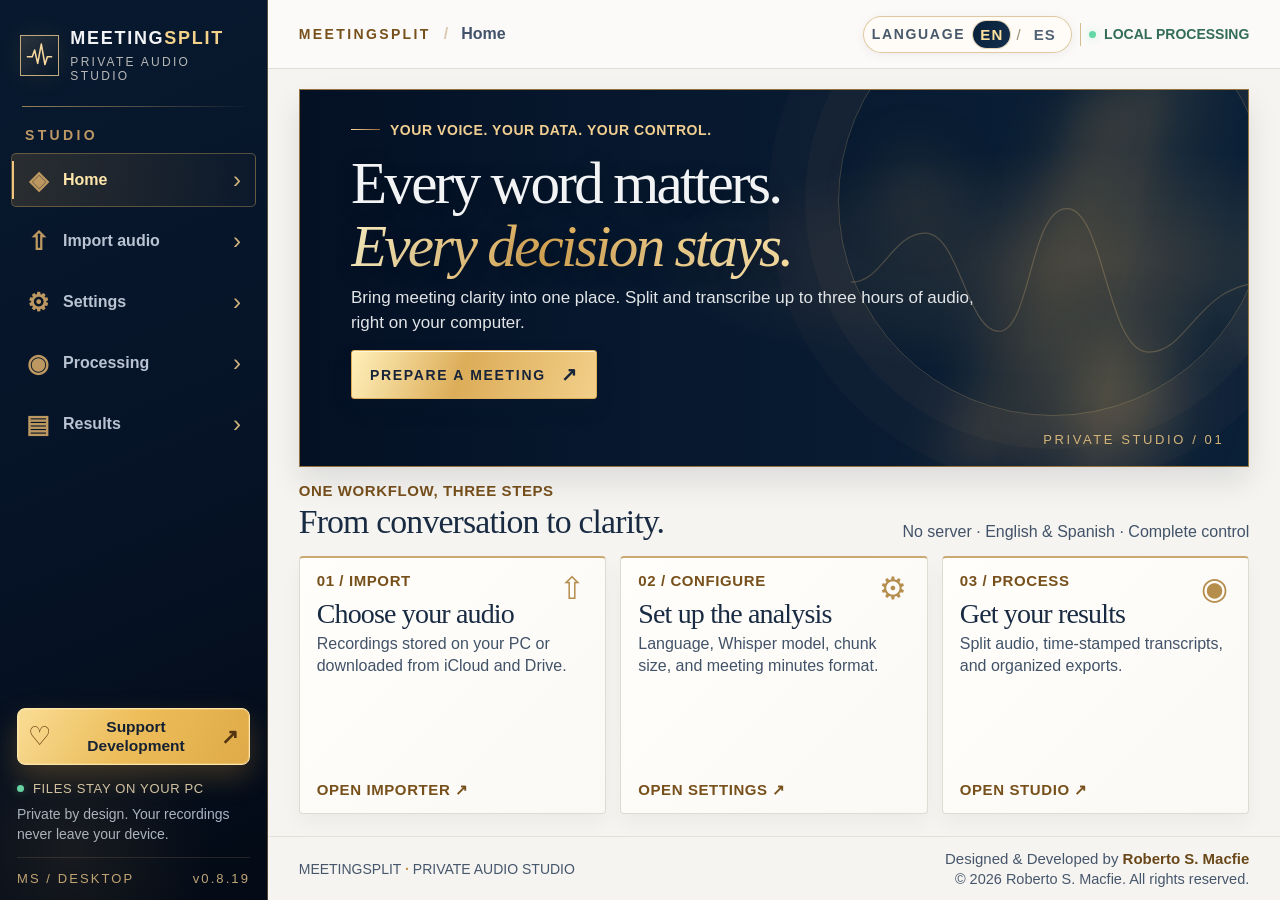
==== commit 448a8502: "Prepare 0.8.19 review-only portable QA candidate; keep release blocked" ====
--- a/MEETINGSPLIT_PREVIEW_v0.8.6.html
+++ b/MEETINGSPLIT_PREVIEW_v0.8.6.html
@@ -280,7 +280,7 @@
       </a>
       <div class="security-mark"><span class="green-dot"></span><span>ARCHIVOS EN TU EQUIPO</span></div>
       <p>Privacidad por diseño. Tus grabaciones no se envían a servidores.</p>
-      <div class="sidebar-identity"><span>MS / DESKTOP</span><span>v0.8.6</span></div>
+      <div class="sidebar-identity"><span>MS / DESKTOP</span><span>v0.8.19</span></div>
     </div>
   </aside>
   <div class="main-shell">
@@ -288,7 +288,7 @@
       <div class="page-position"><span class="location-kicker">MEETINGSPLIT</span><span class="crumb">/</span><span id="page-crumb">Inicio</span></div>
       <div class="top-right"><div class="ui-language-control" role="group" aria-label="Interface language" id="ui-language-control">
         <span class="language-label" id="language-label">LANGUAGE</span><button type="button" class="ui-lang-btn selected" id="lang-en" data-locale="en" aria-pressed="true" lang="en">EN</button><span class="lang-rule" aria-hidden="true">/</span><button type="button" class="ui-lang-btn" id="lang-es" data-locale="es" aria-pressed="false" lang="es">ES</button>
-      </div><span class="gold-separator"></span><span class="privacy-badge"><span class="green-dot"></span> PROCESAMIENTO LOCAL</span><span class="version-chip">EDICIÓN PRIVADA · v0.8.6</span></div>
+      </div><span class="gold-separator"></span><span class="privacy-badge"><span class="green-dot"></span> PROCESAMIENTO LOCAL</span><span class="version-chip">EDICIÓN PRIVADA · v0.8.19</span></div>
     </header>
     <main id="screen-container" tabindex="-1">
       <!-- One individual view is present at a time; navigation never stacks pages vertically. -->
@@ -329,15 +329,19 @@
             <label><span class="field-label">SOLAPAMIENTO</span><select id="overlap"><option value="20">20 segundos</option><option value="10">10 segundos</option><option value="30">30 segundos</option></select></label>
             <label><span class="field-label">FORMATO DE SALIDA</span><select id="format"><option value="mp3">MP3 · Compacto</option><option value="m4a">M4A · AAC</option><option value="wav">WAV · Sin comprimir</option></select></label>
             <label><span class="field-label">MODELO DE VOZ</span><select id="model"><option value="small">Small · Económico</option><option value="medium" selected>Medium · Equilibrado</option><option value="large-v3">Large-v3 · Alta precisión</option></select></label>
-          </div></div>
+          </div>
+            <button type="button" class="text-button" id="setup-components" aria-describedby="gpu-setup-note">Configurar NVIDIA CUDA / Ollama</button>
+            <p class="run-note" id="gpu-setup-note">La transcripción usa NVIDIA automáticamente cuando CUDA está listo en tu carpeta de datos. Si falta CUDA, usa CPU.</p>
+          </div>
           <div class="surface-card settings-card"><div class="card-caption">MINUTAS E INTELIGENCIA ARTIFICIAL <span>02</span></div><div class="fields">
             <label><span class="field-label">PLATAFORMA DE PREFERENCIA</span><select id="provider"><option value="chatgpt">ChatGPT</option><option value="gemini">Gemini</option></select></label>
             <label><span class="field-label">SUSCRIPCIÓN</span><select id="plan"><option value="paid">De pago</option><option value="free">Gratuita</option></select></label>
             <label><span class="field-label">TIPO DE DOCUMENTO</span><select id="report"><option value="both">Resumen + minuta</option><option value="summary">Solo resumen</option><option value="minutes">Solo minuta</option></select></label>
             <label><span class="field-label">IDIOMA DEL DOCUMENTO</span><select id="report-language"><option value="es">Español</option><option value="en">Inglés</option><option value="both">Español e inglés</option></select></label>
           </div><div class="ai-notice" id="provider-hint"><span class="info-symbol">i</span><span>Los resultados se preparan para utilizarlos en tu plataforma preferida.</span></div>
-            <label class="checkbox-row"><input type="checkbox" id="local-summary"><span><b>Minuta automática local con Ollama</b><small>Opcional. Necesita Ollama y qwen3:4b instalados.</small></span></label>
-            <label class="checkbox-row"><input type="checkbox" id="zip-output" checked><span><b>Exportar un ZIP con resultados</b><small>Incluye los archivos generados.</small></span></label>
+            <label class="checkbox-row"><input type="checkbox" id="preserve-cpu-quality"><span><b>Conservar precisión en CPU</b><small>Mantiene el modelo seleccionado y una búsqueda más amplia; puede tardar más.</small></span></label>
+            <label class="checkbox-row"><input type="checkbox" id="local-summary" aria-describedby="local-summary-note"><span><b>Minuta automática local con Ollama</b><small id="local-summary-note">Opcional. Necesita transcripción, Ollama y qwen3.5:9b.</small></span></label>
+            <label class="checkbox-row"><input type="checkbox" id="zip-output" checked><span><b>Exportar un ZIP con resultados</b><small>Organiza los archivos por tipo dentro del ZIP.</small></span></label>
           </div>
         </div><div class="settings-footer"><span>Las suscripciones de ChatGPT/Gemini no equivalen a acceso API automático.</span><button type="button" class="gold-button" data-go="process">CONTINUAR AL ESTUDIO <span>↗</span></button></div>
       </section>
@@ -345,22 +349,41 @@
         <div class="screen-intro"><div><p class="eyebrow ink">03 / MOTOR DE PROCESAMIENTO</p><h1 id="process-title">Estudio <em>de audio.</em></h1><p>Tu reunión se procesa localmente con cortes seguros y transcripción temporal.</p></div><span class="step-count">PASO 03 — 03</span></div>
         <div class="two-cols process-layout">
           <div class="dark-card processing-stage"><span class="card-caption light">PROCESAMIENTO INTELIGENTE <span>03</span></span><div class="waveform" aria-hidden="true"><svg id="wave-svg" viewBox="0 0 310 105" preserveAspectRatio="none"></svg></div><h2>La precisión <em>es prioridad.</em></h2><p>Detectamos pausas naturales, conservamos segundos de contexto y registramos la procedencia de cada fragmento.</p><div class="stage-features"><span>ANÁLISIS LOCAL</span><span>CORTES CON SOLAPAMIENTO</span><span>IDIOMAS MIXTOS</span></div></div>
-          <div class="surface-card run-card"><div class="card-caption">ESTADO DEL TRABAJO <span>LIVE</span></div><div class="state-label" id="state-label">ESPERANDO GRABACIÓN</div><div class="progress-track"><span id="progress-fill"></span></div><p id="job-status" role="status" aria-live="polite">Importa una grabación para comenzar.</p><p id="job-elapsed" class="job-elapsed" role="status" aria-live="off" hidden></p><button id="start-job" class="gold-button full" type="button">INICIAR PROCESAMIENTO <span>↗</span></button><button id="cancel-job" class="cancel-button full" type="button" hidden>CANCELAR PROCESAMIENTO ✕</button><button id="open-result" class="outline-cta full" type="button" hidden>ABRIR RESULTADOS ↗</button><div class="run-note">El modelo de voz puede requerir Internet únicamente la primera vez para su descarga. Los análisis posteriores son locales.</div></div>
+          <div class="surface-card run-card"><div class="card-caption">ESTADO DEL TRABAJO <span>LIVE</span></div><div class="state-label" id="state-label">ESPERANDO GRABACIÓN</div><div class="progress-track"><span id="progress-fill"></span></div><p id="job-status" role="status" aria-live="polite">Importa una grabación para comenzar.</p><p id="job-device" class="run-note" role="status" aria-live="polite" hidden></p><p id="job-elapsed" class="job-elapsed" role="status" aria-live="off" hidden></p><button id="start-job" class="gold-button full" type="button">INICIAR PROCESAMIENTO <span>↗</span></button><button id="resume-job" class="outline-cta full" type="button">CONTINUAR TRABAJO ↗</button><button id="cancel-job" class="cancel-button full" type="button" hidden>CANCELAR PROCESAMIENTO ✕</button><button id="open-result" class="outline-cta full" type="button" hidden>VER RESULTADOS ↗</button><div class="run-note">El modelo de voz puede requerir Internet únicamente la primera vez para su descarga. Los análisis posteriores son locales.</div></div>
         </div>
       </section>
       <section class="screen" id="view-results" data-view="results" aria-labelledby="results-title" hidden>
         <div class="screen-intro"><div><p class="eyebrow ink">04 / ENTREGA Y EXPORTACIÓN</p><h1 id="results-title">Tus <em>resultados.</em></h1><p>Transcripciones con tiempos, fragmentos numerados y documentos de seguimiento.</p></div><span class="step-count">ARCHIVO LOCAL</span></div>
-        <div class="results-layout surface-card"><div class="result-emblem">▤</div><div class="result-eyebrow" id="result-eyebrow">TODAVÍA NO HAY UNA REUNIÓN PROCESADA</div><h2 id="result-heading">Tu información,<br><em>organizada con claridad.</em></h2><p id="result-description">Cuando termine una reunión, podrás abrir la carpeta elegida y consultar los archivos generados sin salir de MeetingSplit.</p><div class="results-path" id="result-path" hidden></div><div class="result-files" id="result-files" hidden></div><button type="button" id="results-open-folder" class="gold-button" hidden>ABRIR CARPETA DE RESULTADOS ↗</button><button type="button" id="results-new" data-go="import" class="text-button">PREPARAR UNA REUNIÓN ↗</button></div>
+        <div class="results-layout surface-card"><div class="result-emblem">▤</div><div class="result-eyebrow" id="result-eyebrow">TODAVÍA NO HAY UNA REUNIÓN PROCESADA</div><h2 id="result-heading">Tu información,<br><em>organizada con claridad.</em></h2><p id="result-description">Cuando termine una reunión, podrás abrir la carpeta elegida y consultar los archivos generados sin salir de MeetingSplit.</p><div class="results-path" id="result-path" hidden></div><p id="result-device" class="run-note" hidden></p><p id="result-minutes-status" role="status" hidden></p><button type="button" id="retry-minutes" class="text-button" hidden>REINTENTAR MINUTA LOCAL</button><div class="result-files" id="result-files" hidden></div><button type="button" id="results-open-zip" class="gold-button" hidden>ABRIR ZIP ORGANIZADO</button><button type="button" id="results-open-folder" class="text-button" hidden>ABRIR CARPETA DE TRABAJO</button><button type="button" id="results-new" data-go="import" class="text-button">PREPARAR UNA REUNIÓN ↗</button></div>
       </section>
     </main>
     <div class="bottomline"><span>MEETINGSPLIT <b>·</b> PRIVATE AUDIO STUDIO</span><div class="credit-stack"><span class="developer-signature" id="developer-signature">Designed &amp; Developed by <span id="developer-name">Roberto S. Macfie</span></span><span class="copyright-line" id="copyright-line">© 2026 Roberto S. Macfie. All rights reserved.</span></div></div>
   </div>
 </div>
-<script src="qrc:///qtwebchannel/qwebchannel.js"></script>
-<script>
-// MeetingSplit v0.8.6 — UI translations. Spanish originals are the keys; English is the initial UI locale.
+
+<script>// MeetingSplit v0.8.19 — UI translations. Spanish originals are the keys; English is the initial UI locale.
 // This UI language preference does NOT change meeting audio language or report language.
 window.MeetingSplitLocales = Object.freeze({englishBySpanish: Object.freeze({
+  'Opcional. Necesita transcripción, Ollama y qwen3.5:9b.':'Optional. Requires transcription, Ollama and qwen3.5:9b.',
+  'Archivos disponibles.':'Files available.',
+  'REINTENTAR MINUTA LOCAL':'RETRY LOCAL MINUTES',
+  'La minuta local no se generó. Los demás resultados están disponibles.':'Local minutes could not be generated. The other results are available.',
+  'La minuta es un borrador. Revisa la cobertura de acuerdos y montos.':'The minutes are a draft. Review coverage of agreements and amounts.',
+  'Solo dividir no genera una minuta local.':'Split only does not generate local minutes.',
+
+  "CONTINUAR TRABAJO ↗":"RESUME JOB ↗",
+  "Preparando la síntesis temática / Preparing the thematic overview": "Preparing the thematic overview",
+  "Configurar NVIDIA CUDA / Ollama": "Set up NVIDIA CUDA / Ollama",
+  "PREPARAR UNA REUNIÓN ↗": "PREPARE A MEETING ↗",
+  "Dispositivo de transcripción: NVIDIA GPU": "Transcription device: NVIDIA GPU",
+  "Dispositivo de transcripción: CPU": "Transcription device: CPU",
+  "Ollama falló. Reintentando la minuta por CPU.": "Ollama failed. Retrying the minutes on CPU.",
+  "Verificando integridad de la grabación / Checking source integrity": "Checking source integrity",
+  "Preparing isolated Whisper worker / Preparando motor aislado": "Preparing the isolated Whisper worker",
+  "Fallo de bibliotecas NVIDIA/CUDA. Reintentando el audio por CPU.": "NVIDIA CUDA failed. Retrying the audio on CPU.",
+  "La transcripción usa NVIDIA automáticamente cuando CUDA está listo en tu carpeta de datos. Si falta CUDA, usa CPU.": "Transcription uses NVIDIA automatically when CUDA is ready in your data folder. If CUDA is missing, it uses the CPU.",
+  "Transcripción procesada con NVIDIA GPU.": "Transcription processed on the NVIDIA GPU.",
+  "Transcripción procesada con CPU.": "Transcription processed on the CPU.",
   "MeetingSplit · Estudio privado de reuniones": "MeetingSplit · Private Meeting Studio",
   "ESTUDIO": "STUDIO",
   "Inicio": "Home",
@@ -372,7 +395,7 @@
   "ARCHIVOS EN TU EQUIPO": "FILES STAY ON YOUR PC",
   "Privacidad por diseño. Tus grabaciones no se envían a servidores.": "Private by design. Your recordings never leave your device.",
   "PROCESAMIENTO LOCAL": "LOCAL PROCESSING",
-  "EDICIÓN PRIVADA · v0.8.6": "PRIVATE EDITION · v0.8.6",
+  "EDICIÓN PRIVADA · v0.8.19": "PRIVATE EDITION · v0.8.19",
   "TU VOZ. TU INFORMACIÓN. TU CONTROL.": "YOUR VOICE. YOUR DATA. YOUR CONTROL.",
   "Cada palabra cuenta.": "Every word matters.",
   "Cada decisión permanece.": "Every decision stays.",
@@ -455,10 +478,12 @@
   "IDIOMA DEL DOCUMENTO": "DOCUMENT LANGUAGE",
   "Español e inglés": "Spanish and English",
   "Los resultados se preparan para utilizarlos en tu plataforma preferida.": "Results are prepared for use in your preferred platform.",
+  "Conservar precisión en CPU":"Preserve CPU accuracy",
+  "Mantiene el modelo seleccionado y una búsqueda más amplia; puede tardar más.":"Keeps the selected model and a wider search; this may take longer.",
   "Minuta automática local con Ollama": "Local automatic meeting minutes with Ollama",
-  "Opcional. Necesita Ollama y qwen3:4b instalados.": "Optional. Requires Ollama and qwen3:4b installed.",
+  "Opcional. Necesita Ollama y qwen3.5:9b instalados.": "Optional. Requires Ollama and qwen3.5:9b installed.",
   "Exportar un ZIP con resultados": "Export results as ZIP",
-  "Incluye los archivos generados.": "Includes generated files.",
+  "Organiza los archivos por tipo dentro del ZIP.": "Organizes files by type inside the ZIP.",
   "Las suscripciones de ChatGPT/Gemini no equivalen a acceso API automático.": "ChatGPT/Gemini subscriptions do not automatically provide API access.",
   "CONTINUAR AL ESTUDIO": "CONTINUE TO STUDIO",
   "03 / MOTOR DE PROCESAMIENTO": "03 / PROCESSING ENGINE",
@@ -478,7 +503,7 @@
   "Importa una grabación para comenzar.": "Import a recording to get started.",
   "INICIAR PROCESAMIENTO": "START PROCESSING",
   "CANCELAR PROCESAMIENTO ✕": "CANCEL PROCESSING ✕",
-  "ABRIR RESULTADOS ↗": "OPEN RESULTS ↗",
+  "VER RESULTADOS ↗": "VIEW RESULTS ↗",
   "El modelo de voz puede requerir Internet únicamente la primera vez para su descarga. Los análisis posteriores son locales.": "The speech model may require Internet for its first download only. Later analyses are local.",
   "04 / ENTREGA Y EXPORTACIÓN": "04 / DELIVERY & EXPORT",
   "Tus": "Your",
@@ -489,7 +514,8 @@
   "Tu información,": "Your information,",
   "organizada con claridad.": "clearly organized.",
   "Cuando termine una reunión, podrás abrir la carpeta elegida y consultar los archivos generados sin salir de MeetingSplit.": "When processing finishes, open your chosen folder and access the generated files without leaving MeetingSplit.",
-  "ABRIR CARPETA DE RESULTADOS ↗": "OPEN RESULTS FOLDER ↗",
+  "ABRIR ZIP ORGANIZADO": "OPEN ORGANIZED ZIP",
+  "ABRIR CARPETA DE TRABAJO": "OPEN WORK FOLDER",
   "DISEÑADO PARA CLARIDAD · CREADO PARA PRIVACIDAD": "DESIGNED FOR CLARITY · BUILT FOR PRIVACY",
   "Perfil conservador: 5 minutos por fragmento. Verifica el límite total de audio de tu plan; también puedes entregar la transcripción de texto.": "Conservative profile: 5 minutes per chunk. Check your plan’s total audio limit; you can also submit the text transcript.",
   "ChatGPT Free puede tener restricciones para audios. MeetingSplit produce texto local para utilizarlo como alternativa.": "ChatGPT Free may restrict audio files. MeetingSplit produces local text as an alternative.",
@@ -507,7 +533,7 @@
   "Resultados listos. Puedes abrir la carpeta local.": "Results are ready. You can open the local folder.",
   "Reunión lista.": "Meeting complete.",
   "Información organizada.": "Information organized.",
-  "Abre la carpeta para acceder a tus audios, transcripción y otros resultados disponibles según la configuración.": "Open the folder to access your audio, transcript, and any other results from your selected settings.",
+  "El ZIP organizado reúne tus archivos por tipo. La carpeta de trabajo contiene los archivos que usa la app.": "The organized ZIP groups your files by type. The work folder contains the files used by the app.",
   "REVISAR PROCESAMIENTO": "CHECK PROCESSING",
   "CANCELADO": "CANCELLED",
   "Grabación cargada. Revisa las opciones e inicia el procesamiento.": "Recording loaded. Review your options and start processing.",
@@ -528,19 +554,21 @@
   "Cancelando; se conservarán las partes completadas...": "Cancelling; completed parts will be kept...",
   "Error: ": "Error: "
 })});
-
 </script>
-<script>
-(function(){
+<script>(function(){
 'use strict';
 const el = (id) => document.getElementById(id);
+el('setup-components').addEventListener('click',()=>{
+  if(bridge && typeof bridge.configureComponents==='function')bridge.configureComponents();
+});
 const screens = ['home','import','settings','process','results'];
 const names = {home:'Inicio',import:'Importar audio',settings:'Configuración',process:'Procesamiento',results:'Resultados'};
 const enDictionary=window.MeetingSplitLocales.englishBySpanish;
+let transcriptionDevice='', liveTranscriptionDevice='';
 let uiLocale='en', currentPage='home', statusOriginal='', stateLabelOriginal='', currentNotice='';
 const staticText=[];
 const SKIP_DYNAMIC=new Set(['page-crumb','file-title','file-sub','folder-display','state-label','job-status',
-'result-eyebrow','result-heading','result-description','result-path','result-files','provider-hint']);
+'result-eyebrow','result-heading','result-description','result-path','result-files','result-minutes-status','result-device','provider-hint']);
 function translate(text){
   if(uiLocale==='es')return text;
   const direct=enDictionary[text];if(direct)return direct;
@@ -548,6 +576,9 @@
   let m;
   if((m=/^Exportando audio (\d+) de (\d+)$/.exec(text)))return `Exporting audio ${m[1]} of ${m[2]}`;
   if((m=/^Transcribiendo audio (\d+) de (\d+)$/.exec(text)))return `Transcribing audio ${m[1]} of ${m[2]}`;
+  if((m=/^Analizando evidencias \/ Checking evidence: (\d+)\/(\d+)$/.exec(text)))return `Checking evidence: ${m[1]}/${m[2]}`;
+  if((m=/^Dividiendo sección (\d+) \/ Splitting evidence section \d+$/.exec(text)))return `Splitting evidence section ${m[1]}`;
+  if((m=/^Reintentando con CPU y modelo ([\w-]+)\. Puede tardar varios minutos por fragmento\.$/.exec(text)))return `Retrying with CPU and the ${m[1]} model. Each clip may take several minutes.`;
   if(text.startsWith('Error: '))return 'Error: '+translate(text.slice(7));
   if(text.startsWith('CUDA no disponible ('))return text.replace('CUDA no disponible (','CUDA unavailable (').replace('Usando CPU en modo seguro.','Using CPU in safe mode.');
   return text;
@@ -586,7 +617,7 @@
   }else{
     el('result-eyebrow').textContent=translate('PROCESAMIENTO COMPLETADO');
     el('result-heading').innerHTML=translate('Reunión lista.')+'<br><em>'+translate('Información organizada.')+'</em>';
-    el('result-description').textContent=translate('Abre la carpeta para acceder a tus audios, transcripción y otros resultados disponibles según la configuración.');
+    el('result-description').textContent=translate('El ZIP organizado reúne tus archivos por tipo. La carpeta de trabajo contiene los archivos que usa la app.');
   }
 }
 function saveUILocale(lang){try{localStorage.setItem('meetingsplit-ui-language',lang);}catch(_){} if(bridge && typeof bridge.setUILanguage==='function')bridge.setUILanguage(lang);}
@@ -620,18 +651,21 @@
   if(statusOriginal)el('job-status').textContent=translate(statusOriginal);
   if(stateLabelOriginal)el('state-label').textContent=translate(stateLabelOriginal);
   if(resultIndexJSON)renderResults(resultIndexJSON);
+  renderSummaryStatus(summaryStatus);
+  renderTranscriptionDevice(transcriptionDevice);
+  renderLiveTranscriptionDevice(liveTranscriptionDevice);
   if(persist)saveUILocale(uiLocale);
 }
 window.meetingSplitSetUILanguage=applyUILocale;
 document.querySelectorAll('.ui-lang-btn').forEach(b=>b.addEventListener('click',()=>applyUILocale(b.dataset.locale)));
 function savedUILocale(){try{return localStorage.getItem('meetingsplit-ui-language')||'en';}catch(_){return 'en';}}
 collectStaticText();
-let bridge = null, working = false, chosenFile = '', resultPath = '', resultIndexJSON = '';
+let bridge = null, working = false, chosenFile = '', resultPath = '', resultIndexJSON = '', summaryStatus = '';
 let jobStarted = 0, jobTimer = null;
 function formatElapsed(seconds){const m=Math.floor(seconds/60);return String(m).padStart(2,'0')+':'+String(seconds%60).padStart(2,'0');}
 function showWorking(){
   const button=el('start-job');
-  button.disabled=working;button.classList.toggle('processing',working);
+  button.disabled=working;el('resume-job').disabled=working;button.classList.toggle('processing',working);
   button.setAttribute('aria-busy',working?'true':'false');
   button.innerHTML = working ? ('<span class="processing-spinner" aria-hidden="true"></span> '+(uiLocale==='en'?'PROCESSING…':'PROCESANDO…'))
                              : (translate('INICIAR PROCESAMIENTO')+' <span>↗</span>');
@@ -641,7 +675,7 @@
   node.hidden=!working;
   if(working){const sec=Math.max(0,Math.floor((Date.now()-jobStarted)/1000));
     node.textContent=(uiLocale==='en'?'Time elapsed: ':'Tiempo transcurrido: ')+formatElapsed(sec)+
-      (uiLocale==='en'?' · Working locally. CPU may need several minutes per clip.':' · Trabajo local. En CPU cada fragmento puede tardar varios minutos.');}
+      (uiLocale==='en'?' · Working locally.':' · Trabajo local.');}
 }
 const navItems = Array.from(document.querySelectorAll('.nav-item'));
 
@@ -717,29 +751,36 @@
   if(bridge&&resultPath) bridge.openResult();
   else {navigate('results');el('result-description').textContent=translate('La carpeta de resultados se abrirá desde MeetingSplit en Windows después de procesar una grabación.');}
 }
-el('open-result').addEventListener('click',openFolder);
+el('open-result').addEventListener('click',()=>navigate('results'));
+el('results-open-zip').addEventListener('click',()=>{
+  if(bridge && resultPath) bridge.openOutputFile('RESULTADOS_COMPLETOS.zip');
+});
 el('results-open-folder').addEventListener('click',openFolder);
 
 function finished(){
   working=false;
+  renderLiveTranscriptionDevice('');
   if(jobTimer!==null){clearInterval(jobTimer);jobTimer=null;}
   showWorking();updateJobElapsed();
   el('cancel-job').hidden=true;
   el('cancel-job').disabled=false;
 }
-el('start-job').addEventListener('click',()=>{
+function beginJob(resume=false,retryMinutes=false){
   navigate('process');
   if(working) return;
   if(!bridge){setStatus('Vista previa: instala o ejecuta MeetingSplit para procesar audio.',0);return;}
-  if(!chosenFile){navigate('import');el('file-title').textContent=translate('Primero selecciona una grabación');return;}
+  if(!chosenFile && !resume && !retryMinutes){navigate('import');el('file-title').textContent=translate('Primero selecciona una grabación');return;}
   const data={};
   for(const id of ['action','provider','plan','minutes','overlap','format','model','report'])data[id]=el(id).value;
+  data.resume_requested=resume;
   data.input_language=el('input-language').value;
   data.report_language=el('report-language').value;
-  data.local_summary=el('local-summary').checked;
+  data.preserve_cpu_quality=el('preserve-cpu-quality').checked;
+  data.local_summary=data.action!=='split' && el('local-summary').checked;
   data.zip_output=el('zip-output').checked;
-  data.ollama_model='qwen3:4b';
+  data.ollama_model='qwen3.5:9b';
   working=true;jobStarted=Date.now();
+  renderLiveTranscriptionDevice('');
   showWorking();updateJobElapsed();
   if(jobTimer!==null)clearInterval(jobTimer);
   jobTimer=setInterval(updateJobElapsed,1000);
@@ -747,8 +788,13 @@
   el('open-result').hidden=true;
   setStateLabel('PROCESANDO EN TU PC');
   setStatus('Preparando los archivos en el disco...',2);
-  bridge.startJob(JSON.stringify(data));
-});
+  if(retryMinutes) bridge.retryLocalMinutes();
+  else bridge.startJob(JSON.stringify(data));
+}
+el('start-job').addEventListener('click',()=>beginJob(false));
+el('resume-job').addEventListener('click',()=>beginJob(true));
+el('action').addEventListener('change',()=>{el('local-summary').disabled=el('action').value==='split';});
+el('retry-minutes').addEventListener('click',()=>beginJob(false,true));
 el('cancel-job').addEventListener('click',()=>{
   if(bridge&&working){bridge.cancelJob();el('cancel-job').disabled=true;setStatus('Solicitando cancelación segura; los resultados parciales se conservarán.',0);}
 });
@@ -757,18 +803,56 @@
   const container=el('result-files');
   container.textContent='';
   const allowed=new Set(['TRANSCRIPCION_COMPLETA.txt','TRANSCRIPCION_SUBTITULOS.srt',
-    'RESUMEN_Y_MINUTA_LOCAL.md','RESULTADOS_COMPLETOS.zip','INSTRUCCIONES_CHATGPT_GEMINI.txt']);
+    'RESUMEN_Y_MINUTA_LOCAL.md','MINUTA_NO_GENERADA.txt','MINUTA_EVIDENCIAS.json','RESULTADOS_COMPLETOS.zip','INSTRUCCIONES_CHATGPT_GEMINI.txt']);
   let items=[];
   try { items=JSON.parse(index); }catch(_){ return; }
   if(!Array.isArray(items))return;
+  el('results-open-zip').hidden=!items.some(item=>item?.name==='RESULTADOS_COMPLETOS.zip');
   for(const item of items){
-    if(!item || !allowed.has(item.name) || typeof item.label!=='string')continue;
+    if(!item || item.name==='RESULTADOS_COMPLETOS.zip' || !allowed.has(item.name) || typeof item.label!=='string')continue;
     const button=document.createElement('button');
     button.type='button';button.className='result-file';button.textContent=translate(item.label)+' ↗';
     button.addEventListener('click',()=>{if(bridge)bridge.openOutputFile(item.name);});
     container.appendChild(button);
   }
   container.hidden=container.children.length===0;
+}
+function renderLiveTranscriptionDevice(device){
+  liveTranscriptionDevice=device;
+  const status={
+    'NVIDIA GPU':'Dispositivo de transcripción: NVIDIA GPU',
+    'CPU':'Dispositivo de transcripción: CPU'
+  }[device];
+  const label=el('job-device');
+  label.hidden=!status;
+  label.textContent=status?translate(status):'';
+}
+function renderTranscriptionDevice(device){
+  transcriptionDevice=device;
+  const message={
+    'NVIDIA GPU':'Transcripción procesada con NVIDIA GPU.',
+    'CPU':'Transcripción procesada con CPU.'
+  }[device];
+  const label=el('result-device');
+  label.hidden=!message;
+  label.textContent=message?translate(message):'';
+}
+function renderSummaryStatus(state){
+  summaryStatus=state;
+  const message={
+    failed:'La minuta local no se generó. Los demás resultados están disponibles.',
+    needs_review:'La minuta es un borrador. Revisa la cobertura de acuerdos y montos.',
+    excluded:'Solo dividir no genera una minuta local.'
+  }[state];
+  const notice=el('result-minutes-status');
+  notice.hidden=!message;
+  notice.textContent=message?translate(message):'';
+  if(message && resultPath){
+    el('result-heading').textContent=translate('Archivos disponibles.');
+    setStatus(message,100);
+  }
+  el('retry-minutes').hidden=!(bridge && typeof bridge.retryLocalMinutes==='function' &&
+    (state==='failed'||state==='needs_review'));
 }
 function showResult(folder){
   finished();
@@ -778,10 +862,15 @@
   setStatus('Resultados listos. Puedes abrir la carpeta local.',100);
   el('result-eyebrow').textContent=translate('PROCESAMIENTO COMPLETADO');
   el('result-heading').innerHTML=translate('Reunión lista.')+'<br><em>'+translate('Información organizada.')+'</em>';
-  el('result-description').textContent=translate('Abre la carpeta para acceder a tus audios, transcripción y otros resultados disponibles según la configuración.');
+  el('result-description').textContent=translate('El ZIP organizado reúne tus archivos por tipo. La carpeta de trabajo contiene los archivos que usa la app.');
   el('result-path').textContent=folder;
   el('result-path').hidden=false;
   el('results-open-folder').hidden=false;
+  renderResults('[]');
+  renderTranscriptionDevice('');
+  if(bridge && typeof bridge.getTranscriptionDevice==='function') bridge.getTranscriptionDevice(renderTranscriptionDevice);
+  renderSummaryStatus('');
+  if(bridge && typeof bridge.getSummaryStatus==='function') bridge.getSummaryStatus(renderSummaryStatus);
   if(bridge && typeof bridge.getResultIndex==='function') bridge.getResultIndex(renderResults);
   navigate('results');
 }
@@ -797,6 +886,7 @@
     });
     bridge.folderSelected.connect(path=>{el('folder-display').textContent=path;});
     bridge.progress.connect((msg,pct)=>{setStatus(msg,pct);});
+    if(bridge.transcriptionDeviceChanged) bridge.transcriptionDeviceChanged.connect(renderLiveTranscriptionDevice);
     bridge.completed.connect((path)=>showResult(path));
     bridge.failed.connect((msg)=>{
       finished();
@@ -819,7 +909,6 @@
 }
 recommendation();applyUILocale(savedUILocale(),false);navigate('home');
 })();
-
 </script>
 </body>
-</html>+</html>
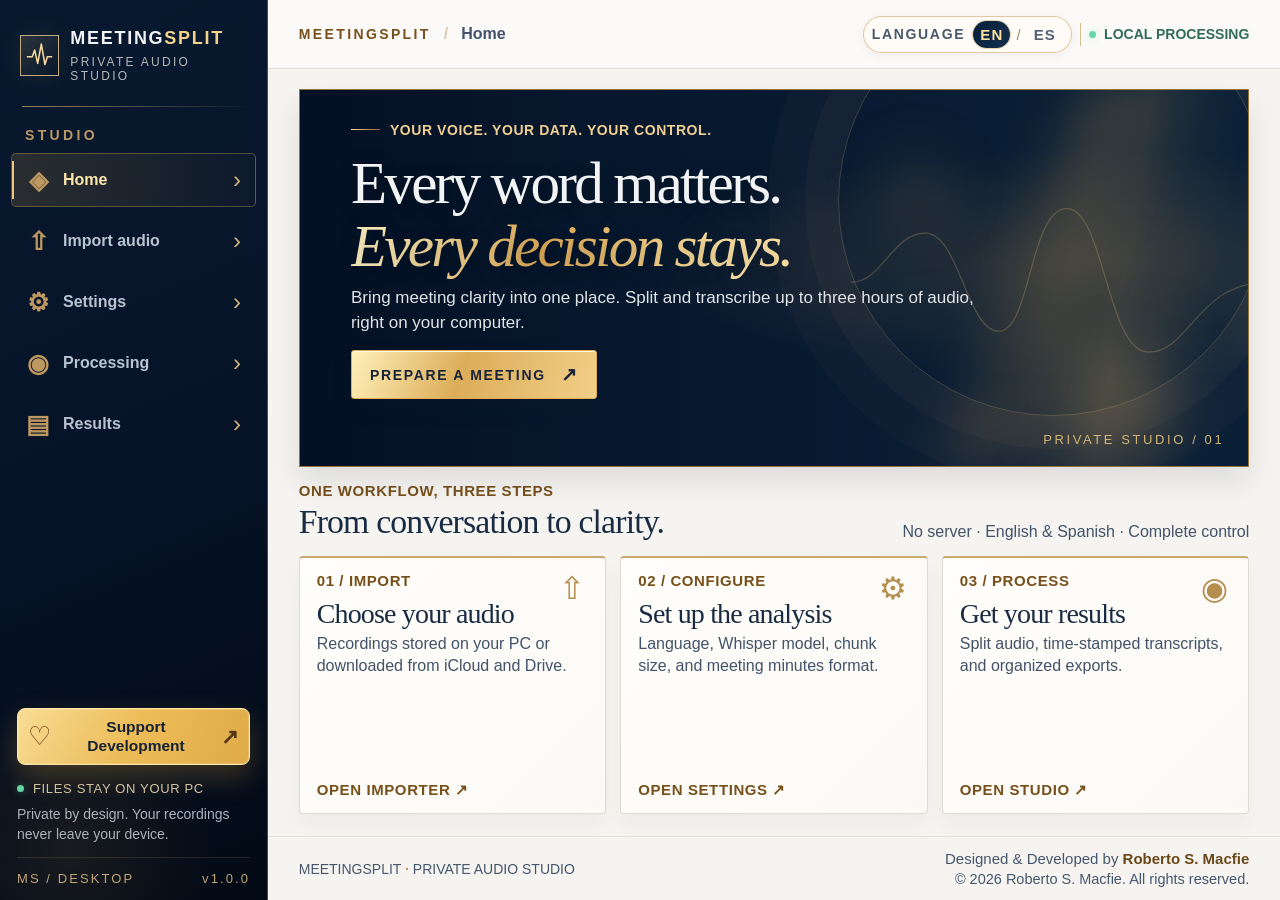
==== commit 69a009e1: "Prepare owner-use portable v1.0.0 without engine changes" ====
--- a/MEETINGSPLIT_PREVIEW_v0.8.6.html
+++ b/MEETINGSPLIT_PREVIEW_v0.8.6.html
@@ -280,7 +280,7 @@
       </a>
       <div class="security-mark"><span class="green-dot"></span><span>ARCHIVOS EN TU EQUIPO</span></div>
       <p>Privacidad por diseño. Tus grabaciones no se envían a servidores.</p>
-      <div class="sidebar-identity"><span>MS / DESKTOP</span><span>v0.8.19</span></div>
+      <div class="sidebar-identity"><span>MS / DESKTOP</span><span>v1.0.0</span></div>
     </div>
   </aside>
   <div class="main-shell">
@@ -288,7 +288,7 @@
       <div class="page-position"><span class="location-kicker">MEETINGSPLIT</span><span class="crumb">/</span><span id="page-crumb">Inicio</span></div>
       <div class="top-right"><div class="ui-language-control" role="group" aria-label="Interface language" id="ui-language-control">
         <span class="language-label" id="language-label">LANGUAGE</span><button type="button" class="ui-lang-btn selected" id="lang-en" data-locale="en" aria-pressed="true" lang="en">EN</button><span class="lang-rule" aria-hidden="true">/</span><button type="button" class="ui-lang-btn" id="lang-es" data-locale="es" aria-pressed="false" lang="es">ES</button>
-      </div><span class="gold-separator"></span><span class="privacy-badge"><span class="green-dot"></span> PROCESAMIENTO LOCAL</span><span class="version-chip">EDICIÓN PRIVADA · v0.8.19</span></div>
+      </div><span class="gold-separator"></span><span class="privacy-badge"><span class="green-dot"></span> PROCESAMIENTO LOCAL</span><span class="version-chip">EDICIÓN PRIVADA · v1.0.0</span></div>
     </header>
     <main id="screen-container" tabindex="-1">
       <!-- One individual view is present at a time; navigation never stacks pages vertically. -->
@@ -361,7 +361,7 @@
   </div>
 </div>
 
-<script>// MeetingSplit v0.8.19 — UI translations. Spanish originals are the keys; English is the initial UI locale.
+<script>// MeetingSplit v1.0.0 — UI translations. Spanish originals are the keys; English is the initial UI locale.
 // This UI language preference does NOT change meeting audio language or report language.
 window.MeetingSplitLocales = Object.freeze({englishBySpanish: Object.freeze({
   'Opcional. Necesita transcripción, Ollama y qwen3.5:9b.':'Optional. Requires transcription, Ollama and qwen3.5:9b.',
@@ -395,7 +395,7 @@
   "ARCHIVOS EN TU EQUIPO": "FILES STAY ON YOUR PC",
   "Privacidad por diseño. Tus grabaciones no se envían a servidores.": "Private by design. Your recordings never leave your device.",
   "PROCESAMIENTO LOCAL": "LOCAL PROCESSING",
-  "EDICIÓN PRIVADA · v0.8.19": "PRIVATE EDITION · v0.8.19",
+  "EDICIÓN PRIVADA · v1.0.0": "PRIVATE EDITION · v1.0.0",
   "TU VOZ. TU INFORMACIÓN. TU CONTROL.": "YOUR VOICE. YOUR DATA. YOUR CONTROL.",
   "Cada palabra cuenta.": "Every word matters.",
   "Cada decisión permanece.": "Every decision stays.",
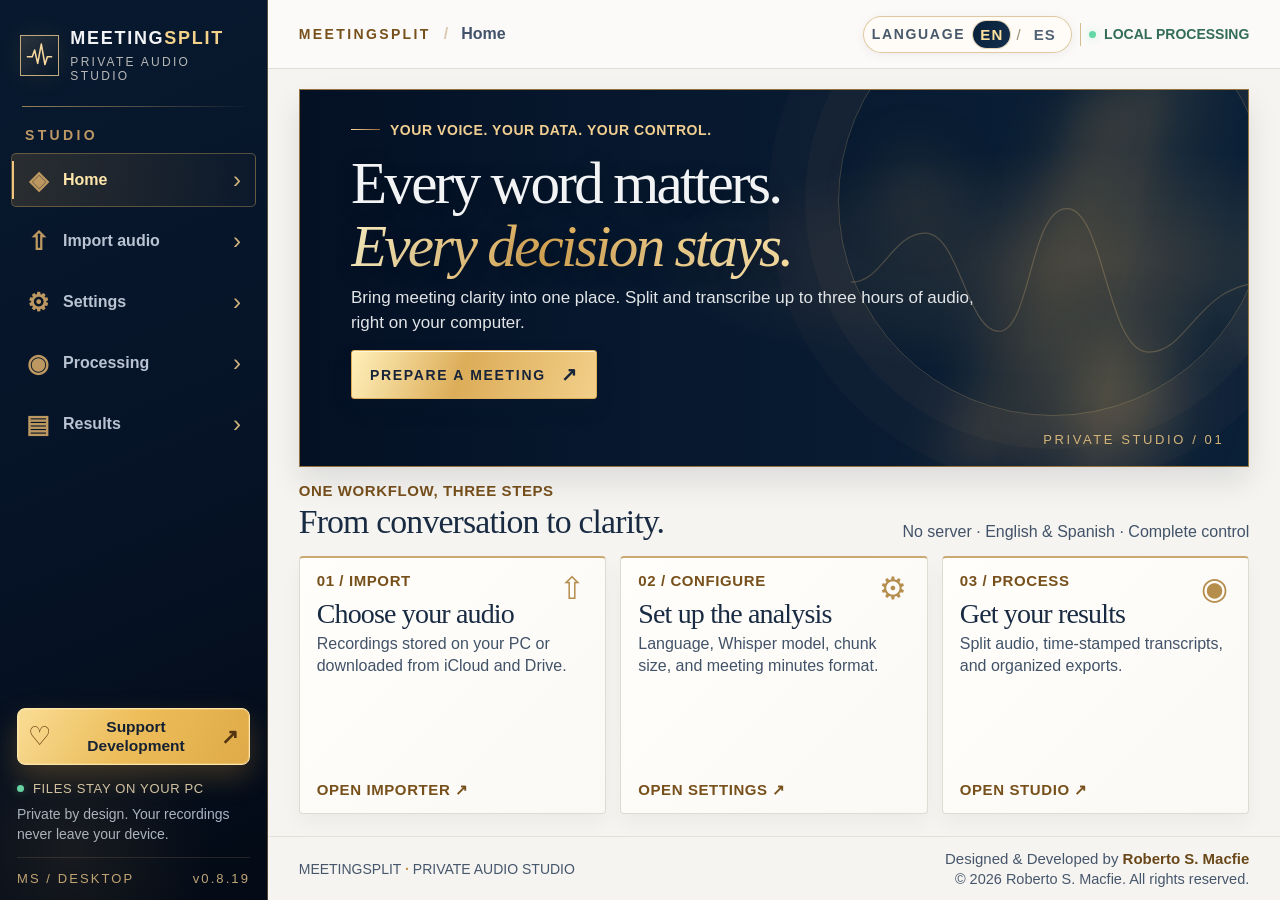
==== commit 73f2c80c: "Merge 0ffafcb42f730086af490fe8a46313c889d65f06 into de0f22a43a5a1f857ec5d47ded802037b2f34984" ====
--- a/MEETINGSPLIT_PREVIEW_v0.8.6.html
+++ b/MEETINGSPLIT_PREVIEW_v0.8.6.html
@@ -280,7 +280,7 @@
       </a>
       <div class="security-mark"><span class="green-dot"></span><span>ARCHIVOS EN TU EQUIPO</span></div>
       <p>Privacidad por diseño. Tus grabaciones no se envían a servidores.</p>
-      <div class="sidebar-identity"><span>MS / DESKTOP</span><span>v1.0.0</span></div>
+      <div class="sidebar-identity"><span>MS / DESKTOP</span><span>v0.8.19</span></div>
     </div>
   </aside>
   <div class="main-shell">
@@ -288,7 +288,7 @@
       <div class="page-position"><span class="location-kicker">MEETINGSPLIT</span><span class="crumb">/</span><span id="page-crumb">Inicio</span></div>
       <div class="top-right"><div class="ui-language-control" role="group" aria-label="Interface language" id="ui-language-control">
         <span class="language-label" id="language-label">LANGUAGE</span><button type="button" class="ui-lang-btn selected" id="lang-en" data-locale="en" aria-pressed="true" lang="en">EN</button><span class="lang-rule" aria-hidden="true">/</span><button type="button" class="ui-lang-btn" id="lang-es" data-locale="es" aria-pressed="false" lang="es">ES</button>
-      </div><span class="gold-separator"></span><span class="privacy-badge"><span class="green-dot"></span> PROCESAMIENTO LOCAL</span><span class="version-chip">EDICIÓN PRIVADA · v1.0.0</span></div>
+      </div><span class="gold-separator"></span><span class="privacy-badge"><span class="green-dot"></span> PROCESAMIENTO LOCAL</span><span class="version-chip">EDICIÓN PRIVADA · v0.8.19</span></div>
     </header>
     <main id="screen-container" tabindex="-1">
       <!-- One individual view is present at a time; navigation never stacks pages vertically. -->
@@ -361,7 +361,7 @@
   </div>
 </div>
 
-<script>// MeetingSplit v1.0.0 — UI translations. Spanish originals are the keys; English is the initial UI locale.
+<script>// MeetingSplit v0.8.19 — UI translations. Spanish originals are the keys; English is the initial UI locale.
 // This UI language preference does NOT change meeting audio language or report language.
 window.MeetingSplitLocales = Object.freeze({englishBySpanish: Object.freeze({
   'Opcional. Necesita transcripción, Ollama y qwen3.5:9b.':'Optional. Requires transcription, Ollama and qwen3.5:9b.',
@@ -395,7 +395,7 @@
   "ARCHIVOS EN TU EQUIPO": "FILES STAY ON YOUR PC",
   "Privacidad por diseño. Tus grabaciones no se envían a servidores.": "Private by design. Your recordings never leave your device.",
   "PROCESAMIENTO LOCAL": "LOCAL PROCESSING",
-  "EDICIÓN PRIVADA · v1.0.0": "PRIVATE EDITION · v1.0.0",
+  "EDICIÓN PRIVADA · v0.8.19": "PRIVATE EDITION · v0.8.19",
   "TU VOZ. TU INFORMACIÓN. TU CONTROL.": "YOUR VOICE. YOUR DATA. YOUR CONTROL.",
   "Cada palabra cuenta.": "Every word matters.",
   "Cada decisión permanece.": "Every decision stays.",
